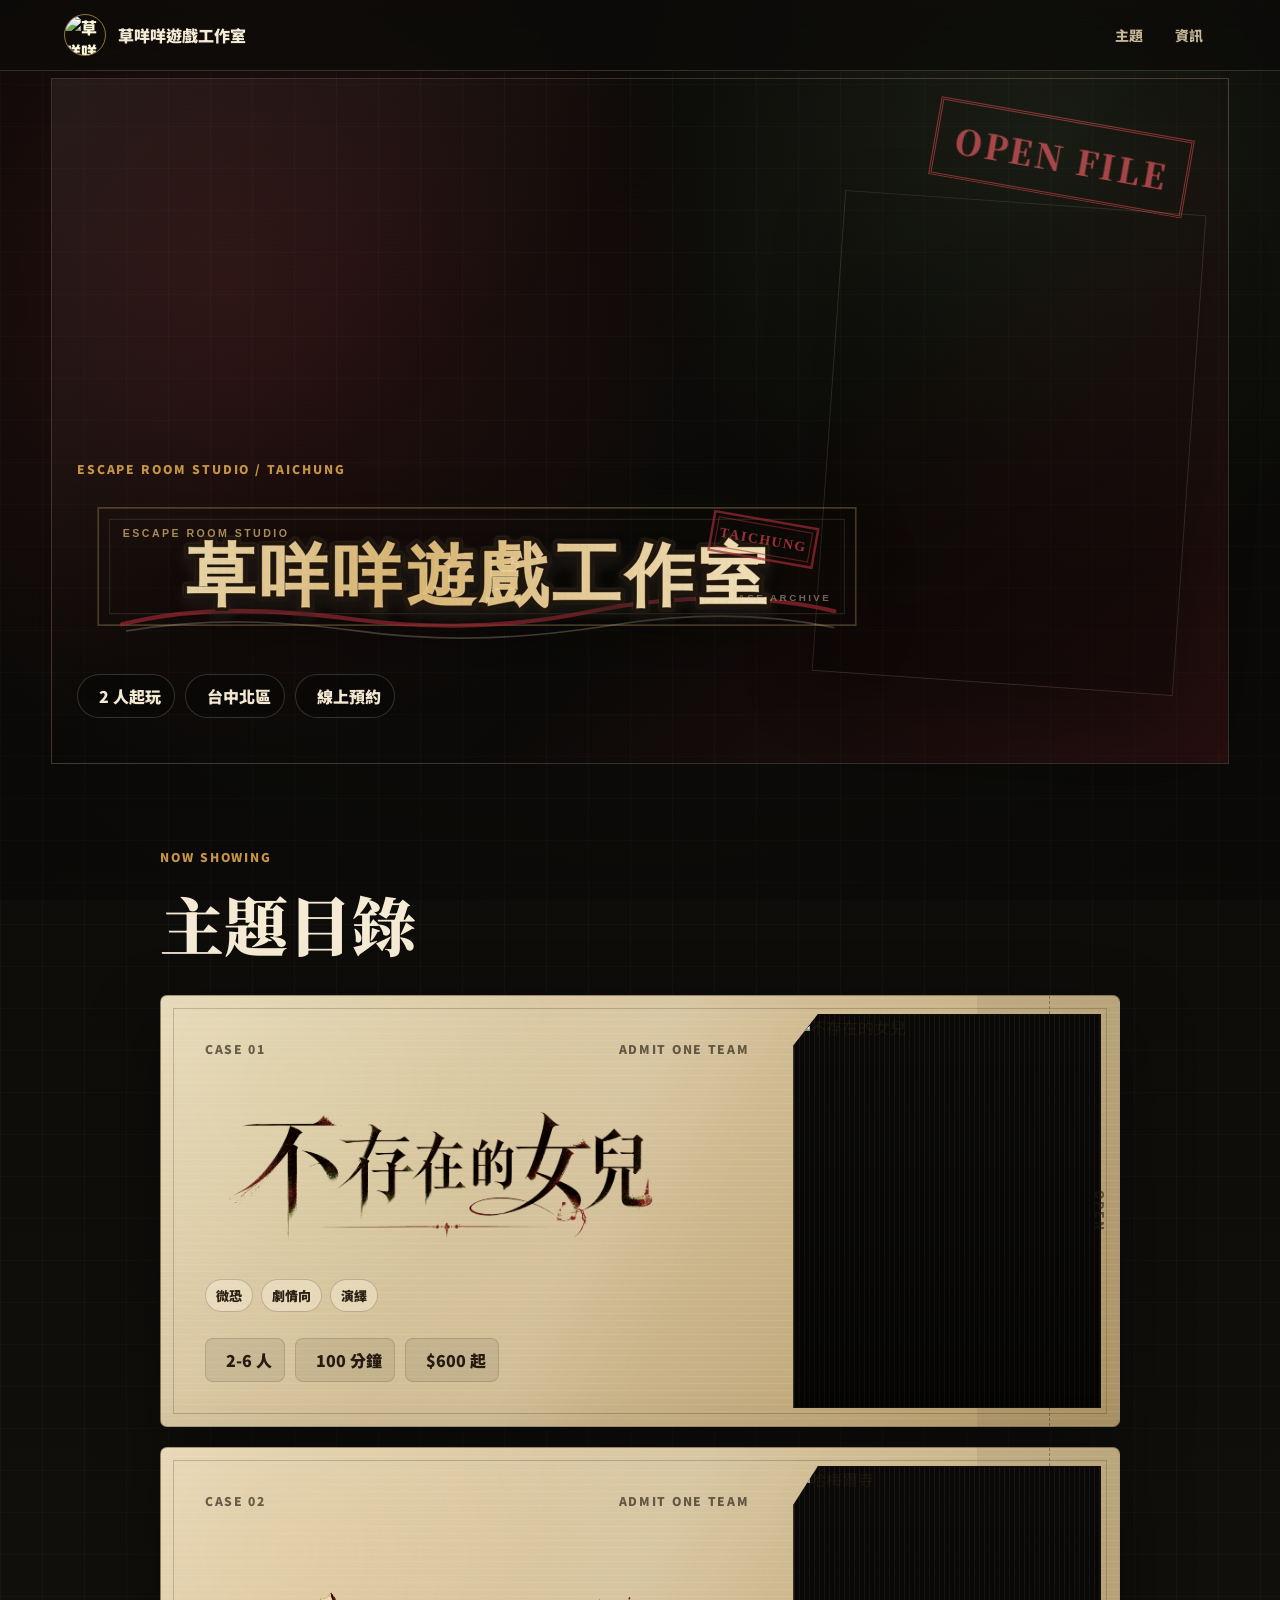
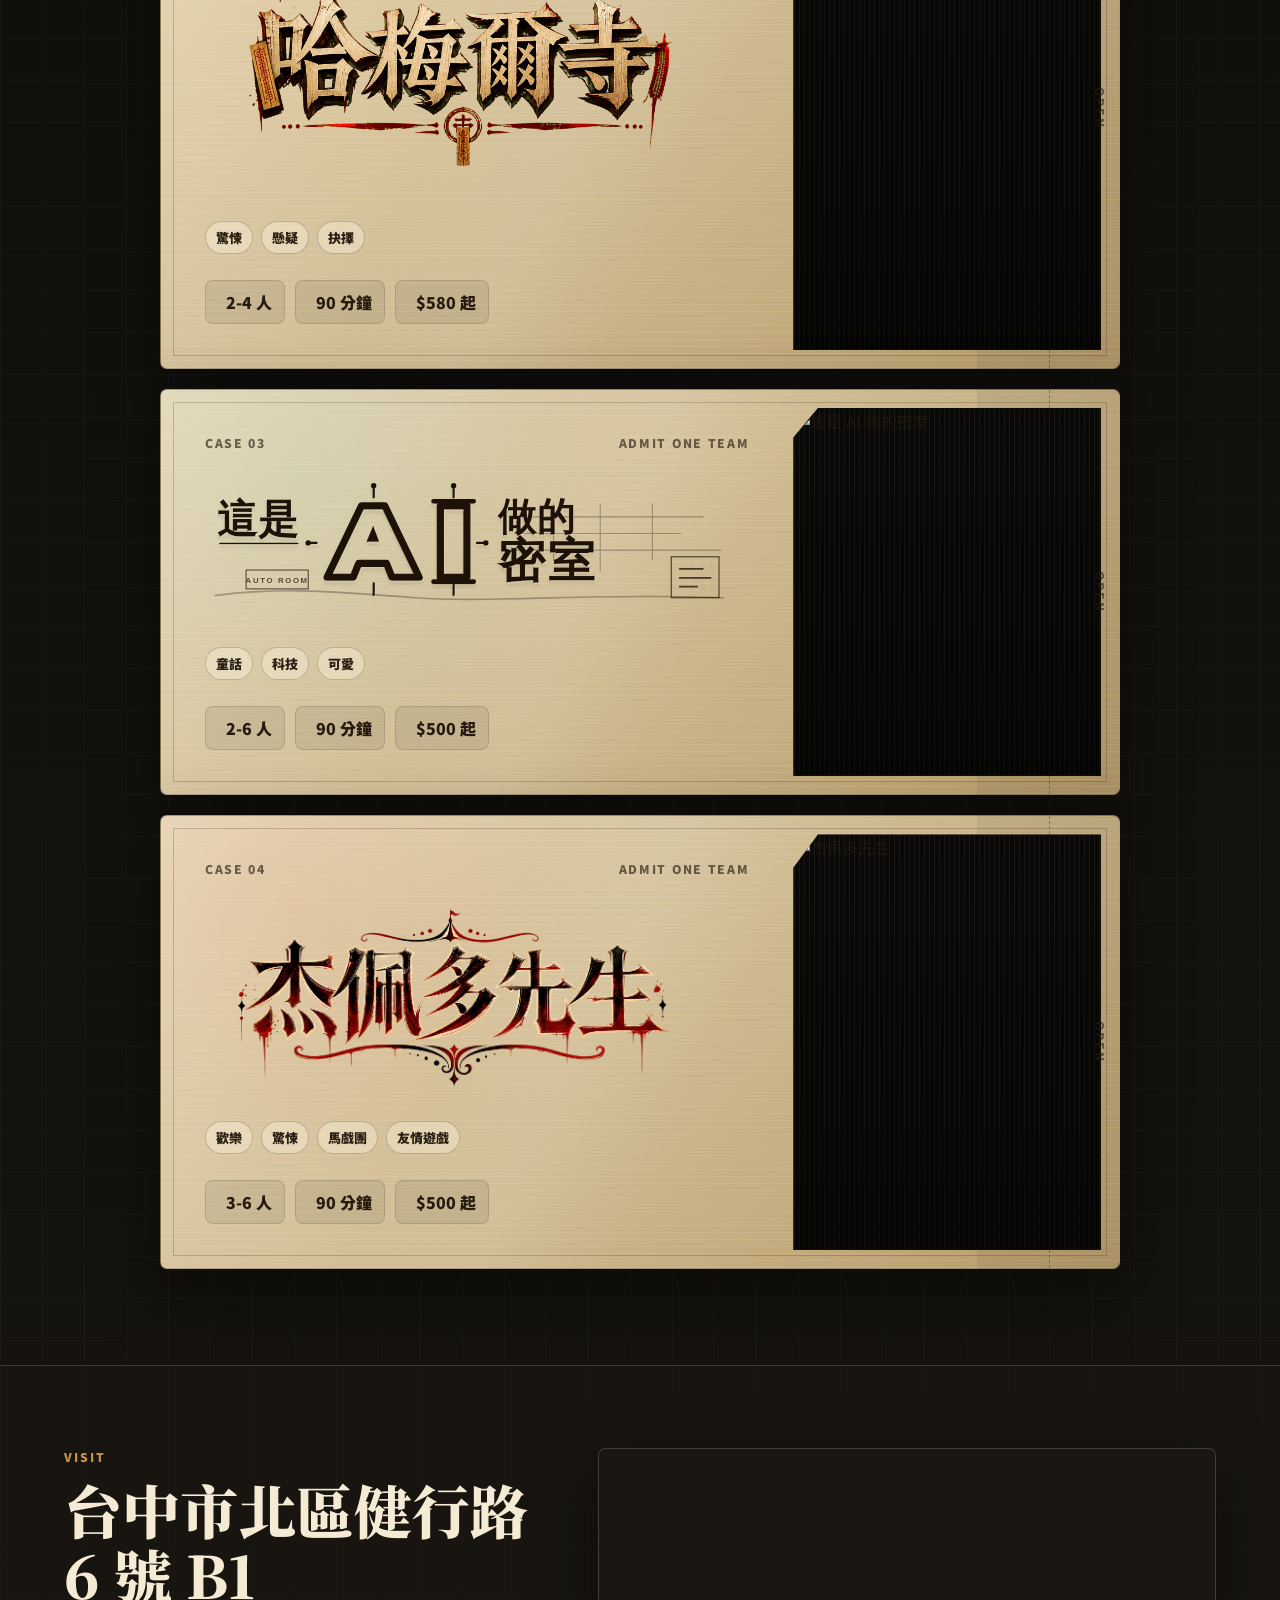
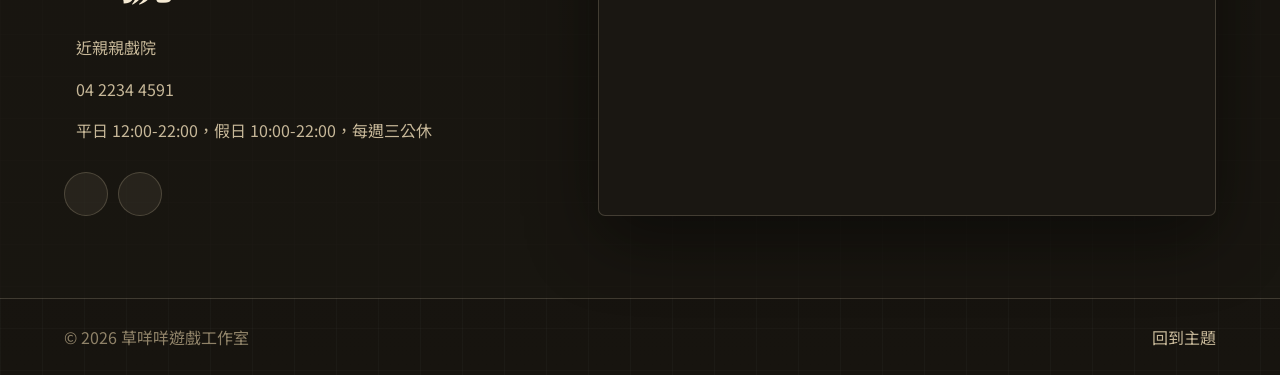
==== index.html @ 74d5fae1 "init: 草咩咩官網 + 線上預約系統 - 4 個主題介紹頁 (index + themes/*.html) - 多步驟線上預約 (booking.html / booking.js) - Goog" ====
<!DOCTYPE html>
<html lang="zh-TW">
<head>
  <!-- Google Tag Manager -->
  <script>(function(w,d,s,l,i){w[l]=w[l]||[];w[l].push({'gtm.start':
  new Date().getTime(),event:'gtm.js'});var f=d.getElementsByTagName(s)[0],
  j=d.createElement(s),dl=l!='dataLayer'?'&l='+l:'';j.async=true;j.src=
  'https://www.googletagmanager.com/gtm.js?id='+i+dl;f.parentNode.insertBefore(j,f);
  })(window,document,'script','dataLayer','GTM-TDMJ9RC9');</script>
  <!-- End Google Tag Manager -->
  <meta charset="UTF-8">
  <meta name="viewport" content="width=device-width, initial-scale=1.0">
  <title>草咩咩遊戲工作室 | 台中密室逃脫</title>
  <meta name="description" content="草咩咩遊戲工作室，台中沉浸式密室逃脫。查看主題、人數、標籤與預約入口。">
  <link rel="preconnect" href="https://fonts.googleapis.com">
  <link rel="preconnect" href="https://fonts.gstatic.com" crossorigin>
  <link href="https://fonts.googleapis.com/css2?family=Noto+Sans+TC:wght@400;500;700;900&family=Noto+Serif+TC:wght@600;700;900&display=swap" rel="stylesheet">
  <link rel="stylesheet" href="styles.css">
  <script src="https://unpkg.com/lucide@latest/dist/umd/lucide.min.js" defer></script>
  <script src="site.js" defer></script>
</head>
<body class="archive-home">
  <!-- Google Tag Manager (noscript) -->
  <noscript><iframe src="https://www.googletagmanager.com/ns.html?id=GTM-TDMJ9RC9"
  height="0" width="0" style="display:none;visibility:hidden"></iframe></noscript>
  <!-- End Google Tag Manager (noscript) -->

  <header class="site-header">
    <a class="brand" href="index.html" aria-label="回到首頁">
      <img src="https://i.ibb.co/Qj7x19LT/474636696-467764979719812-1819804518134389624-n.jpg" alt="草咩咩遊戲工作室 Logo">
      <span>草咩咩遊戲工作室</span>
    </a>
    <nav class="nav-links" aria-label="主要導覽">
      <a href="#cases">主題</a>
      <a href="#visit">資訊</a>
    </nav>
  </header>

  <main>
    <section class="archive-hero">
      <div class="archive-stamp" aria-hidden="true">OPEN FILE</div>
      <div class="archive-hero-inner reveal">
        <p class="eyebrow">Escape Room Studio / Taichung</p>
        <h1 class="sr-only">草咩咩遊戲工作室</h1>
        <img class="hero-wordmark" src="assets/wordmark.svg" alt="草咩咩遊戲工作室">
        <div class="hero-brief">
          <span><i data-lucide="users"></i>2 人起玩</span>
          <span><i data-lucide="map-pin"></i>台中北區</span>
          <span><i data-lucide="ticket"></i>線上預約</span>
        </div>
      </div>
    </section>

    <section id="cases" class="case-section">
      <div class="case-heading reveal">
        <p class="eyebrow">Now Showing</p>
        <h2>主題目錄</h2>
      </div>
      <div id="themeGrid" class="case-stack" aria-live="polite"></div>
    </section>

    <section id="visit" class="visit-section reveal">
      <div class="visit-copy">
        <p class="eyebrow">Visit</p>
        <h2>台中市北區健行路 6 號 B1</h2>
        <div class="info-list">
          <p><i data-lucide="map-pin"></i><span>近親親戲院</span></p>
          <p><i data-lucide="phone"></i><span>04 2234 4591</span></p>
          <p><i data-lucide="clock-3"></i><span>平日 12:00-22:00，假日 10:00-22:00，每週三公休</span></p>
        </div>
        <div class="socials" aria-label="社群連結">
          <a href="https://www.facebook.com/strawberrytrueescape" target="_blank" rel="noreferrer" aria-label="Facebook"><i data-lucide="facebook"></i></a>
          <a href="https://www.instagram.com/grassmiemie?igsh=MXR4emR4NGV3eHVmNw==" target="_blank" rel="noreferrer" aria-label="Instagram"><i data-lucide="instagram"></i></a>
        </div>
      </div>
      <div class="map-panel">
        <iframe title="草咩咩遊戲工作室地圖" src="https://www.google.com/maps/embed?pb=!1m18!1m12!1m3!1d3640.457850882375!2d120.6908383!3d24.1556831!2m3!1f0!2f0!3f0!3m2!1i1024!2i768!4f13.1!3m3!1m2!1s0x34693d60232f6a7d%3A0x1234567890abcdef!2z5Y-w5Lit5biC5YyX5Y2A5YGl6KGM6LevNuiZnw!5e0!3m2!1szh-TW!2stw!4v1620000000000" loading="lazy" allowfullscreen=""></iframe>
      </div>
    </section>
  </main>

  <footer class="footer">
    <span>© 2026 草咩咩遊戲工作室</span>
    <a href="#cases">回到主題</a>
  </footer>
</body>
</html>
---- styles.css ----
:root {
  --ink: #11100d;
  --ink-2: #1a1712;
  --paper: #e7d8bb;
  --paper-2: #c9b58e;
  --paper-dark: #2a251b;
  --line: rgba(231, 216, 187, 0.2);
  --line-dark: rgba(48, 37, 24, 0.28);
  --text: #f5ead3;
  --muted: #c7b899;
  --dim: #8f8268;
  --red: #9f2933;
  --red-dark: #5c1a22;
  --gold: #c79645;
  --green: #7c9864;
  --cyan: #5db8a7;
  --orange: #c65a36;
  --shadow: 0 24px 70px rgba(0, 0, 0, 0.45);
  --serif: "Noto Serif TC", serif;
  --sans: "Noto Sans TC", system-ui, -apple-system, BlinkMacSystemFont, "Segoe UI", sans-serif;
}

* {
  box-sizing: border-box;
}

html {
  scroll-behavior: smooth;
}

body {
  margin: 0;
  min-height: 100vh;
  background:
    linear-gradient(90deg, rgba(255, 255, 255, 0.025) 1px, transparent 1px),
    linear-gradient(rgba(255, 255, 255, 0.018) 1px, transparent 1px),
    radial-gradient(circle at 18% 8%, rgba(159, 41, 51, 0.24), transparent 30rem),
    radial-gradient(circle at 82% 4%, rgba(124, 152, 100, 0.16), transparent 27rem),
    linear-gradient(180deg, #0a0907 0%, var(--ink) 50%, #17140f 100%);
  background-size: 42px 42px, 42px 42px, auto, auto, auto;
  color: var(--text);
  font-family: var(--sans);
  letter-spacing: 0;
}

body::before {
  content: "";
  position: fixed;
  inset: 0;
  z-index: -1;
  pointer-events: none;
  opacity: 0.52;
  background-image:
    repeating-linear-gradient(0deg, rgba(231, 216, 187, 0.05) 0 1px, transparent 1px 4px),
    radial-gradient(circle at 50% 20%, transparent, rgba(0, 0, 0, 0.62));
  mix-blend-mode: overlay;
}

img {
  display: block;
  max-width: 100%;
}

a {
  color: inherit;
  text-decoration: none;
}

h1,
h2,
h3,
p {
  margin-top: 0;
}

.sr-only {
  position: absolute;
  width: 1px;
  height: 1px;
  padding: 0;
  margin: -1px;
  overflow: hidden;
  clip: rect(0, 0, 0, 0);
  white-space: nowrap;
  border: 0;
}

@keyframes riseIn {
  from {
    opacity: 0;
    transform: translateY(26px) scale(0.985);
  }
  to {
    opacity: 1;
    transform: translateY(0) scale(1);
  }
}

@keyframes posterFloat {
  0%, 100% {
    transform: scale(1.02) rotate(-1deg);
  }
  50% {
    transform: scale(1.055) rotate(0.6deg);
  }
}

@keyframes scanLine {
  from {
    transform: translateY(-120%);
  }
  to {
    transform: translateY(120%);
  }
}

.reveal {
  opacity: 0;
  transform: translateY(24px);
  transition: opacity 650ms ease, transform 650ms ease;
  transition-delay: var(--delay, 0ms);
}

.reveal.is-visible {
  opacity: 1;
  transform: translateY(0);
}

.site-header {
  position: fixed;
  top: 0;
  left: 0;
  right: 0;
  z-index: 30;
  display: flex;
  align-items: center;
  justify-content: space-between;
  gap: 20px;
  padding: 14px clamp(16px, 5vw, 64px);
  border-bottom: 1px solid rgba(231, 216, 187, 0.18);
  background: rgba(13, 12, 9, 0.82);
  backdrop-filter: blur(16px);
}

.brand {
  display: inline-flex;
  align-items: center;
  gap: 12px;
  min-width: 0;
  font-weight: 900;
}

.brand img {
  width: 42px;
  height: 42px;
  border: 1px solid rgba(199, 150, 69, 0.7);
  border-radius: 50%;
  object-fit: cover;
  filter: sepia(0.2) contrast(1.05);
}

.brand span {
  overflow-wrap: anywhere;
}

.nav-links {
  display: flex;
  align-items: center;
  gap: 6px;
  color: var(--muted);
  font-size: 14px;
  font-weight: 800;
}

.nav-links a {
  padding: 9px 12px;
  border: 1px solid transparent;
  border-radius: 999px;
}

.nav-links a:hover {
  border-color: var(--line);
  color: var(--text);
  background: rgba(231, 216, 187, 0.07);
}

.eyebrow {
  margin-bottom: 12px;
  color: var(--gold);
  font-size: 12px;
  font-weight: 900;
  letter-spacing: 0.16em;
  text-transform: uppercase;
}

.archive-hero {
  position: relative;
  min-height: 88vh;
  display: grid;
  place-items: end start;
  padding: 130px clamp(18px, 6vw, 80px) 74px;
  overflow: hidden;
}

.archive-hero::before {
  content: "";
  position: absolute;
  inset: 78px clamp(14px, 4vw, 56px) 28px;
  border: 1px solid rgba(231, 216, 187, 0.18);
  background:
    linear-gradient(135deg, rgba(231, 216, 187, 0.08), transparent 38%),
    linear-gradient(315deg, rgba(159, 41, 51, 0.18), transparent 42%);
  pointer-events: none;
}

.archive-hero::after {
  content: "";
  position: absolute;
  right: clamp(18px, 7vw, 108px);
  bottom: clamp(28px, 10vw, 108px);
  width: min(36vw, 360px);
  aspect-ratio: 3 / 4;
  border: 1px solid rgba(231, 216, 187, 0.22);
  background:
    linear-gradient(180deg, rgba(0, 0, 0, 0.12), rgba(0, 0, 0, 0.48)),
    url("https://i.ibb.co/rS2cfhW/unnamed.jpg") center / cover;
  filter: sepia(0.35) contrast(1.05) saturate(0.7);
  transform: rotate(4deg);
  box-shadow: var(--shadow);
  opacity: 0.58;
}

.archive-hero-inner {
  position: relative;
  z-index: 2;
  max-width: 800px;
}

.hero-wordmark {
  width: min(100%, 860px);
  height: auto;
  margin: -8px 0 22px;
  filter: drop-shadow(0 22px 32px rgba(0, 0, 0, 0.46));
}

.archive-stamp {
  position: absolute;
  top: 118px;
  right: clamp(24px, 7vw, 100px);
  z-index: 3;
  padding: 12px 18px;
  border: 3px double rgba(159, 41, 51, 0.78);
  color: rgba(211, 66, 78, 0.74);
  font-family: var(--serif);
  font-size: clamp(18px, 3vw, 34px);
  font-weight: 900;
  letter-spacing: 0.08em;
  transform: rotate(10deg);
  mix-blend-mode: screen;
}

.hero-brief {
  display: flex;
  flex-wrap: wrap;
  gap: 10px;
}

.hero-brief span {
  display: inline-flex;
  align-items: center;
  gap: 8px;
  min-height: 40px;
  padding: 9px 13px;
  border: 1px solid var(--line);
  border-radius: 999px;
  background: rgba(10, 9, 7, 0.48);
  color: var(--text);
  font-weight: 900;
}

.hero-brief svg {
  width: 17px;
  height: 17px;
  color: var(--gold);
}

.case-section {
  padding: 56px clamp(16px, 5vw, 72px) 96px;
}

.case-heading {
  max-width: 960px;
  margin: 0 auto 26px;
}

.case-heading h2 {
  margin-bottom: 0;
  font-family: var(--serif);
  font-size: clamp(34px, 7vw, 64px);
  font-weight: 900;
}

.case-stack {
  display: grid;
  grid-template-columns: 1fr;
  gap: 20px;
  max-width: 960px;
  margin: 0 auto;
}

.case-ticket {
  --accent-soft: color-mix(in srgb, var(--card-accent, var(--gold)) 22%, transparent);
  position: relative;
  isolation: isolate;
  display: grid;
  grid-template-columns: minmax(0, 1fr) minmax(190px, 34%);
  min-height: 330px;
  overflow: hidden;
  border: 1px solid rgba(36, 28, 19, 0.3);
  border-radius: 7px;
  background:
    linear-gradient(90deg, transparent calc(100% - 142px), rgba(0, 0, 0, 0.06) calc(100% - 142px)),
    repeating-linear-gradient(0deg, rgba(255, 255, 255, 0.08) 0 1px, transparent 1px 7px),
    linear-gradient(135deg, #eadbbd, #c9b387 62%, #b69b6a);
  color: #21190f;
  box-shadow: var(--shadow);
  transform-origin: center;
  transition: transform 240ms ease, box-shadow 240ms ease;
}

.case-ticket::before {
  content: "";
  position: absolute;
  inset: 12px;
  z-index: 1;
  border: 1px solid rgba(42, 32, 20, 0.22);
  pointer-events: none;
}

.case-ticket::after {
  content: "";
  position: absolute;
  inset: 0;
  z-index: 2;
  background:
    linear-gradient(115deg, transparent 0 34%, rgba(255, 255, 255, 0.2) 45%, transparent 57%),
    radial-gradient(circle at 14% 20%, var(--accent-soft), transparent 19rem);
  opacity: 0.38;
  pointer-events: none;
}

.case-ticket:hover {
  transform: translateY(-5px) rotate(-0.35deg);
  box-shadow: 0 32px 92px rgba(0, 0, 0, 0.58), 0 0 36px color-mix(in srgb, var(--card-accent, var(--gold)) 20%, transparent);
}

.ticket-main {
  position: relative;
  z-index: 3;
  display: flex;
  flex-direction: column;
  justify-content: space-between;
  gap: 26px;
  min-width: 0;
  padding: clamp(24px, 5vw, 44px);
}

.ticket-kicker {
  display: flex;
  justify-content: space-between;
  gap: 16px;
  color: rgba(33, 25, 15, 0.64);
  font-size: 12px;
  font-weight: 900;
  letter-spacing: 0.14em;
}

.ticket-title {
  margin-bottom: 0;
  width: 100%;
  max-width: 100%;
  min-width: 0;
  line-height: 0;
}

.ticket-title-art {
  display: block;
  width: min(100%, 820px);
  height: auto;
  max-height: 170px;
  object-fit: contain;
  object-position: left center;
  filter: contrast(1.04);
}

.signal .ticket-title-art {
  width: min(100%, 900px);
  max-height: 188px;
}

.temple .ticket-title-art {
  width: min(138%, 1120px);
  max-width: none;
  max-height: 260px;
  margin-left: 18px;
}

.circus .ticket-title-art {
  width: min(108%, 920px);
  max-width: none;
  max-height: 192px;
  margin-left: 2px;
}

.tag-list {
  display: flex;
  flex-wrap: wrap;
  gap: 8px;
}

.tag {
  display: inline-flex;
  align-items: center;
  min-height: 30px;
  padding: 6px 10px;
  border: 1px solid rgba(33, 25, 15, 0.22);
  border-radius: 999px;
  background: rgba(255, 247, 225, 0.38);
  color: #2b2115;
  font-size: 13px;
  font-weight: 900;
}

.ticket-facts {
  display: flex;
  flex-wrap: wrap;
  gap: 10px;
}

.ticket-facts span {
  display: inline-flex;
  align-items: center;
  gap: 8px;
  min-height: 40px;
  padding: 9px 12px;
  border: 1px solid rgba(33, 25, 15, 0.14);
  border-radius: 8px;
  background: rgba(33, 25, 15, 0.08);
  color: #251b10;
  font-weight: 900;
}

.ticket-facts svg,
.ticket-stub svg {
  width: 17px;
  height: 17px;
}

.ticket-poster {
  position: relative;
  z-index: 3;
  margin: 18px 18px 18px 0;
  overflow: hidden;
  border: 1px solid rgba(33, 25, 15, 0.28);
  background: #0a0907;
  clip-path: polygon(8% 0, 100% 0, 100% 100%, 0 100%, 0 8%);
}

.ticket-poster::after {
  content: "";
  position: absolute;
  inset: 0;
  background:
    linear-gradient(180deg, rgba(0, 0, 0, 0), rgba(0, 0, 0, 0.46)),
    repeating-linear-gradient(90deg, rgba(255, 255, 255, 0.06) 0 1px, transparent 1px 5px);
  pointer-events: none;
}

.ticket-poster img {
  width: 100%;
  height: 100%;
  object-fit: cover;
  filter: sepia(0.18) contrast(1.06) saturate(0.86);
  transition: transform 480ms ease, filter 480ms ease;
}

.case-ticket:hover .ticket-poster img {
  transform: scale(1.06);
  filter: sepia(0.08) contrast(1.1) saturate(1.02);
}

.ticket-stub {
  position: absolute;
  top: 0;
  right: 0;
  z-index: 4;
  display: grid;
  place-items: center;
  gap: 10px;
  width: 70px;
  height: 100%;
  border-left: 1px dashed rgba(33, 25, 15, 0.35);
  color: rgba(33, 25, 15, 0.58);
  font-size: 12px;
  font-weight: 900;
  letter-spacing: 0.18em;
  writing-mode: vertical-rl;
}

.ticket-stub svg {
  color: #21190f;
}

.memory {
  --card-accent: var(--green);
}

.temple {
  --card-accent: var(--gold);
}

.signal {
  --card-accent: var(--cyan);
}

.circus {
  --card-accent: var(--orange);
}

.visit-section {
  display: grid;
  grid-template-columns: minmax(0, 0.9fr) minmax(320px, 1.1fr);
  gap: 28px;
  padding: 82px clamp(16px, 5vw, 72px);
  border-top: 1px solid var(--line);
  background: rgba(26, 23, 18, 0.7);
}

.visit-copy {
  align-self: center;
}

.visit-copy h2 {
  margin-bottom: 0;
  font-family: var(--serif);
  font-size: clamp(32px, 5vw, 58px);
  line-height: 1.12;
  font-weight: 900;
}

.info-list {
  display: grid;
  gap: 16px;
  margin: 28px 0;
  color: var(--muted);
}

.info-list p {
  display: flex;
  align-items: flex-start;
  gap: 12px;
  margin: 0;
  line-height: 1.6;
}

.info-list svg {
  flex: 0 0 auto;
  width: 21px;
  height: 21px;
  color: var(--gold);
}

.socials {
  display: flex;
  flex-wrap: wrap;
  gap: 10px;
}

.socials a {
  display: inline-flex;
  align-items: center;
  justify-content: center;
  width: 44px;
  height: 44px;
  border: 1px solid var(--line);
  border-radius: 50%;
  background: rgba(231, 216, 187, 0.07);
}

.socials a:hover {
  background: rgba(199, 150, 69, 0.18);
}

.map-panel {
  min-height: 330px;
  overflow: hidden;
  border: 1px solid var(--line);
  border-radius: 7px;
  background: var(--ink-2);
  box-shadow: var(--shadow);
}

.map-panel iframe {
  width: 100%;
  height: 100%;
  min-height: 330px;
  border: 0;
  filter: grayscale(0.82) sepia(0.28) contrast(0.9);
}

.footer {
  display: flex;
  justify-content: space-between;
  gap: 18px;
  padding: 26px clamp(16px, 5vw, 72px);
  border-top: 1px solid var(--line);
  color: var(--dim);
}

.footer a {
  color: var(--muted);
}

.detail-shell {
  min-height: 100vh;
  padding: 118px clamp(16px, 5vw, 72px) 58px;
}

.dossier-layout {
  position: relative;
  display: grid;
  grid-template-columns: minmax(300px, 0.9fr) minmax(0, 1.1fr);
  gap: 28px;
  max-width: 1180px;
  margin: 0 auto;
  align-items: stretch;
}

.back-link {
  position: absolute;
  top: -52px;
  left: 0;
  display: inline-flex;
  align-items: center;
  gap: 8px;
  color: var(--muted);
  font-weight: 900;
}

.back-link:hover {
  color: var(--text);
}

.back-link svg {
  width: 18px;
  height: 18px;
}

.dossier-poster {
  position: relative;
  min-height: calc(100vh - 176px);
  overflow: hidden;
  border: 1px solid rgba(231, 216, 187, 0.22);
  border-radius: 7px;
  background: #080706;
  box-shadow: var(--shadow);
}

.dossier-poster::before {
  content: "";
  position: absolute;
  inset: 12px;
  z-index: 2;
  border: 1px solid rgba(231, 216, 187, 0.22);
  pointer-events: none;
}

.dossier-poster::after {
  content: "";
  position: absolute;
  inset: 0;
  z-index: 3;
  background:
    linear-gradient(180deg, rgba(0, 0, 0, 0), rgba(0, 0, 0, 0.58)),
    repeating-linear-gradient(0deg, rgba(255, 255, 255, 0.06) 0 1px, transparent 1px 6px);
  pointer-events: none;
}

.dossier-poster img {
  width: 100%;
  height: 100%;
  object-fit: cover;
  filter: sepia(0.18) contrast(1.06);
  animation: posterFloat 12s ease-in-out infinite;
}

.poster-label {
  position: absolute;
  top: 26px;
  left: 26px;
  z-index: 4;
  padding: 8px 12px;
  border: 1px solid rgba(231, 216, 187, 0.32);
  background: rgba(10, 9, 7, 0.46);
  color: var(--paper);
  font-size: 12px;
  font-weight: 900;
  letter-spacing: 0.16em;
}

.dossier-content {
  position: relative;
  display: flex;
  flex-direction: column;
  justify-content: center;
  gap: 22px;
  padding: clamp(24px, 5vw, 46px);
  border: 1px solid var(--line-dark);
  border-radius: 7px;
  background:
    linear-gradient(90deg, rgba(33, 25, 15, 0.04) 1px, transparent 1px),
    linear-gradient(rgba(33, 25, 15, 0.04) 1px, transparent 1px),
    linear-gradient(135deg, #eadbbd, #ceb88d 70%, #b79d6f);
  background-size: 28px 28px, 28px 28px, auto;
  color: #21190f;
  box-shadow: var(--shadow);
}

.dossier-content::before {
  content: "";
  position: absolute;
  top: 24px;
  right: 24px;
  width: 98px;
  height: 98px;
  border: 3px double rgba(159, 41, 51, 0.55);
  border-radius: 50%;
  transform: rotate(12deg);
  opacity: 0.72;
}

.dossier-content .eyebrow {
  color: var(--red);
}

.dossier-content h1 {
  margin-bottom: 0;
  max-width: 720px;
  font-family: var(--serif);
  font-size: clamp(44px, 7vw, 84px);
  line-height: 1.02;
  font-weight: 900;
}

.dossier-title {
  width: 100%;
  line-height: 0;
}

.dossier-title-art {
  display: block;
  width: min(100%, 720px);
  height: auto;
  max-height: 210px;
  object-fit: contain;
  object-position: left center;
}

.dossier-layout.signal .dossier-title-art {
  width: min(100%, 760px);
  max-height: 230px;
}

.dossier-layout.temple .dossier-title-art {
  width: min(112%, 800px);
  max-width: none;
  max-height: 245px;
  margin-left: -8px;
}

.dossier-layout.circus .dossier-title-art {
  width: min(106%, 760px);
  max-width: none;
  max-height: 220px;
  margin-left: -4px;
}

.dossier-content .story {
  margin: 0;
  color: #3a2d1d;
  font-size: clamp(17px, 2vw, 20px);
  line-height: 1.9;
}

.theme-note {
  display: flex;
  align-items: center;
  gap: 10px;
  margin: 0;
  padding: 12px 14px;
  border: 1px solid rgba(159, 41, 51, 0.28);
  border-radius: 7px;
  background: rgba(159, 41, 51, 0.08);
  color: var(--red-dark);
  font-weight: 900;
}

.theme-note svg {
  flex: 0 0 auto;
  width: 19px;
  height: 19px;
}

.booking-panel {
  display: grid;
  grid-template-columns: repeat(2, minmax(0, 1fr));
  gap: 12px;
}

.booking-stat,
.price-list {
  border: 1px solid rgba(33, 25, 15, 0.16);
  border-radius: 7px;
  background: rgba(255, 248, 230, 0.28);
}

.booking-stat {
  display: grid;
  gap: 8px;
  padding: 16px;
}

.booking-stat svg {
  width: 21px;
  height: 21px;
  color: var(--red);
}

.booking-stat span {
  color: rgba(33, 25, 15, 0.58);
  font-size: 13px;
  font-weight: 900;
}

.booking-stat strong {
  font-size: 22px;
}

.price-list {
  grid-column: 1 / -1;
  overflow: hidden;
}

.price-row {
  display: flex;
  justify-content: space-between;
  gap: 14px;
  padding: 14px 16px;
  border-bottom: 1px dashed rgba(33, 25, 15, 0.18);
}

.price-row:last-child {
  border-bottom: 0;
}

.price-row span {
  color: rgba(33, 25, 15, 0.64);
  font-weight: 900;
}

.price-row strong {
  color: #21190f;
}

.button {
  display: inline-flex;
  align-items: center;
  justify-content: center;
  gap: 10px;
  min-height: 48px;
  padding: 12px 18px;
  border: 1px solid transparent;
  border-radius: 7px;
  font-weight: 900;
  transition: transform 180ms ease, background 180ms ease, border-color 180ms ease;
}

.button:hover {
  transform: translateY(-2px);
}

.button svg {
  width: 19px;
  height: 19px;
}

.button.primary {
  background: #21190f;
  color: var(--paper);
  box-shadow: 0 14px 30px rgba(33, 25, 15, 0.28);
}

.button.primary:hover {
  background: #352616;
}

.button.ghost {
  border-color: var(--line);
  background: rgba(231, 216, 187, 0.06);
}

.booking-button {
  grid-column: 1 / -1;
}

.booking-shell {
  width: min(100%, 1180px);
  min-height: calc(100vh - 84px);
  margin: 0 auto;
  padding: 128px clamp(14px, 4vw, 34px) 58px;
}

.booking-header {
  display: grid;
  grid-template-columns: minmax(0, 1fr) minmax(240px, 0.42fr);
  gap: 28px;
  align-items: end;
  margin-bottom: 24px;
}

.booking-header h1 {
  margin: 0;
  color: #fff5dc;
  font-size: clamp(42px, 7vw, 84px);
  line-height: 0.95;
  font-weight: 900;
}

.booking-sub {
  align-self: end;
  margin: 0 0 6px;
  color: rgba(245, 234, 211, 0.74);
  font-size: 16px;
  line-height: 1.75;
}

.step-bar {
  display: grid;
  grid-template-columns: repeat(5, minmax(0, 1fr));
  gap: 8px;
  margin: 0 0 14px;
  padding: 0;
  list-style: none;
}

.step-bar li {
  position: relative;
  display: flex;
  align-items: center;
  gap: 9px;
  min-width: 0;
  min-height: 48px;
  padding: 10px 12px;
  border: 1px solid rgba(231, 216, 187, 0.14);
  border-radius: 7px;
  background: rgba(9, 8, 7, 0.58);
  color: rgba(245, 234, 211, 0.58);
  font-size: 14px;
  font-weight: 900;
}

.step-bar li span {
  display: inline-grid;
  flex: 0 0 auto;
  place-items: center;
  width: 26px;
  height: 26px;
  border: 1px solid rgba(231, 216, 187, 0.18);
  border-radius: 50%;
  color: var(--muted);
  font-size: 12px;
}

.step-bar li.active {
  border-color: rgba(199, 150, 69, 0.62);
  background: linear-gradient(135deg, rgba(199, 150, 69, 0.22), rgba(159, 41, 51, 0.16));
  color: #fff4d8;
}

.step-bar li.active span,
.step-bar li.done span {
  border-color: transparent;
  background: var(--gold);
  color: #16110b;
}

.step-bar li.done {
  color: rgba(245, 234, 211, 0.78);
}

.booking-stage {
  position: relative;
  overflow: hidden;
  display: grid;
  gap: 22px;
  min-height: 520px;
  padding: clamp(20px, 3vw, 34px);
  border: 1px solid rgba(231, 216, 187, 0.18);
  border-radius: 8px;
  background:
    linear-gradient(120deg, rgba(231, 216, 187, 0.095), rgba(231, 216, 187, 0.025) 38%, rgba(159, 41, 51, 0.08)),
    rgba(12, 10, 8, 0.86);
  box-shadow: var(--shadow);
}

.booking-stage::before {
  content: "";
  position: absolute;
  inset: 0;
  pointer-events: none;
  border: 1px solid rgba(199, 150, 69, 0.12);
  background:
    linear-gradient(90deg, rgba(231, 216, 187, 0.035) 1px, transparent 1px),
    linear-gradient(rgba(231, 216, 187, 0.026) 1px, transparent 1px);
  background-size: 56px 56px;
  mask-image: linear-gradient(180deg, rgba(0, 0, 0, 0.95), transparent 82%);
}

.booking-stage > * {
  position: relative;
  z-index: 1;
}

.step-title {
  margin: 0;
  color: #fff5dc;
  font-size: clamp(30px, 4vw, 48px);
  line-height: 1.08;
  font-weight: 900;
}

.bk-lead,
.bk-hint {
  margin: 0;
  color: rgba(245, 234, 211, 0.68);
  line-height: 1.8;
}

.bk-current {
  display: flex;
  flex-wrap: wrap;
  align-items: center;
  gap: 10px;
  width: fit-content;
  max-width: 100%;
  margin: 0;
  padding: 10px 12px;
  border: 1px solid rgba(199, 150, 69, 0.26);
  border-radius: 7px;
  background: rgba(199, 150, 69, 0.1);
  color: rgba(245, 234, 211, 0.74);
  font-weight: 800;
}

.bk-current span {
  color: var(--gold);
  font-size: 13px;
  font-weight: 900;
}

.bk-current strong {
  color: #fff3d4;
}

.bk-theme-grid {
  display: grid;
  grid-template-columns: repeat(2, minmax(0, 1fr));
  gap: 14px;
}

.bk-theme {
  display: grid;
  grid-template-columns: 150px minmax(0, 1fr);
  gap: 16px;
  min-height: 168px;
  padding: 12px;
  border: 1px solid rgba(231, 216, 187, 0.16);
  border-radius: 8px;
  background: rgba(255, 248, 230, 0.055);
  color: var(--text);
  text-align: left;
  cursor: pointer;
  transition: transform 180ms ease, border-color 180ms ease, background 180ms ease;
}

.bk-theme:hover,
.bk-theme.selected {
  border-color: rgba(199, 150, 69, 0.62);
  background: rgba(199, 150, 69, 0.14);
  transform: translateY(-2px);
}

.bk-theme figure {
  overflow: hidden;
  margin: 0;
  border-radius: 7px;
  background: #120f0a;
}

.bk-theme img {
  width: 100%;
  height: 100%;
  min-height: 144px;
  object-fit: cover;
  filter: saturate(0.92) contrast(1.08);
}

.bk-theme-body {
  display: grid;
  align-content: center;
  gap: 12px;
  min-width: 0;
}

.bk-theme h3 {
  margin: 0;
  color: #fff5dc;
  font-size: 22px;
}

.booking-stage .tag {
  border-color: rgba(231, 216, 187, 0.18);
  background: rgba(231, 216, 187, 0.09);
  color: rgba(245, 234, 211, 0.84);
}

.bk-meta {
  display: flex;
  flex-wrap: wrap;
  gap: 8px;
}

.bk-meta span {
  display: inline-flex;
  align-items: center;
  gap: 6px;
  min-height: 30px;
  padding: 6px 9px;
  border: 1px solid rgba(231, 216, 187, 0.13);
  border-radius: 7px;
  color: rgba(245, 234, 211, 0.78);
  font-size: 13px;
  font-weight: 800;
}

.bk-meta svg {
  width: 15px;
  height: 15px;
  color: var(--gold);
}

.bk-grid-2,
.bk-form {
  display: grid;
  grid-template-columns: repeat(2, minmax(0, 1fr));
  gap: 16px;
}

.bk-field {
  display: grid;
  align-content: start;
  gap: 10px;
  min-width: 0;
}

.bk-field.full {
  grid-column: 1 / -1;
}

.bk-field > span {
  color: rgba(245, 234, 211, 0.82);
  font-size: 14px;
  font-weight: 900;
}

.bk-field i {
  color: var(--gold);
  font-style: normal;
}

.bk-field input,
.bk-field textarea {
  width: 100%;
  min-height: 54px;
  padding: 13px 14px;
  border: 1px solid rgba(231, 216, 187, 0.22);
  border-radius: 7px;
  background: rgba(5, 5, 4, 0.62);
  color: #fff4dc;
  font: inherit;
  font-weight: 700;
  outline: 0;
}

.bk-field input[type="date"] {
  color-scheme: dark;
  cursor: pointer;
}

.bk-field input[type="date"]::-webkit-calendar-picker-indicator {
  cursor: pointer;
  filter: invert(0.85) sepia(0.4) saturate(2) hue-rotate(-10deg);
  opacity: 0.95;
  padding: 4px;
}

.bk-field textarea {
  min-height: 118px;
  resize: vertical;
  line-height: 1.6;
}

.bk-field input:focus,
.bk-field textarea:focus {
  border-color: rgba(199, 150, 69, 0.78);
  box-shadow: 0 0 0 3px rgba(199, 150, 69, 0.15);
}

.people-pills,
.slot-grid {
  display: grid;
  grid-template-columns: repeat(auto-fit, minmax(88px, 1fr));
  gap: 10px;
}

.people-pill,
.slot-pill {
  min-height: 54px;
  border: 1px solid rgba(231, 216, 187, 0.18);
  border-radius: 7px;
  background: rgba(231, 216, 187, 0.07);
  color: rgba(245, 234, 211, 0.8);
  font: inherit;
  font-weight: 900;
  cursor: pointer;
  transition: background 160ms ease, border-color 160ms ease, transform 160ms ease;
}

.people-pill:hover,
.slot-pill:hover {
  transform: translateY(-2px);
  border-color: rgba(199, 150, 69, 0.58);
}

.people-pill.selected,
.slot-pill.selected {
  border-color: var(--gold);
  background: #c79645;
  color: #15100b;
}

.slot-pill {
  display: grid;
  place-items: center;
  gap: 2px;
  min-height: 76px;
}

.slot-pill strong {
  font-size: 22px;
}

.slot-pill span {
  font-size: 12px;
}

.slot-pill.taken {
  cursor: not-allowed;
  border-color: rgba(231, 216, 187, 0.08);
  background: rgba(255, 255, 255, 0.035);
  color: rgba(245, 234, 211, 0.34);
  text-decoration: line-through;
}

.bk-price-card,
.bk-summary {
  overflow: hidden;
  border: 1px solid rgba(231, 216, 187, 0.18);
  border-radius: 8px;
  background: rgba(255, 248, 230, 0.065);
}

.bk-price-title {
  display: flex;
  align-items: center;
  gap: 8px;
  padding: 15px 16px;
  border-bottom: 1px solid rgba(231, 216, 187, 0.13);
  color: var(--gold);
  font-weight: 900;
}

.bk-price-title svg {
  width: 18px;
  height: 18px;
}

.bk-price-card .price-row,
.bk-summary .sum-row {
  display: flex;
  justify-content: space-between;
  gap: 18px;
  padding: 15px 16px;
  border-bottom: 1px dashed rgba(231, 216, 187, 0.15);
}

.bk-price-card .price-row:last-child,
.bk-summary .sum-row:last-child {
  border-bottom: 0;
}

.bk-price-card .price-row span,
.bk-summary .sum-row span {
  color: rgba(245, 234, 211, 0.58);
  font-weight: 900;
}

.bk-price-card .price-row strong,
.bk-summary .sum-row strong {
  color: #fff2d2;
  text-align: right;
}

.bk-price-card .theme-note {
  margin: 14px 16px 16px;
  border-color: rgba(199, 150, 69, 0.32);
  background: rgba(199, 150, 69, 0.12);
  color: #f8d695;
}

.bk-note {
  display: flex;
  align-items: center;
  gap: 10px;
  margin: 0;
  padding: 12px 14px;
  border: 1px solid rgba(93, 184, 167, 0.28);
  border-radius: 7px;
  background: rgba(93, 184, 167, 0.1);
  color: #9de7da;
  font-weight: 900;
}

.bk-note.error {
  border-color: rgba(159, 41, 51, 0.56);
  background: rgba(159, 41, 51, 0.16);
  color: #ffc2bd;
}

.bk-note svg {
  width: 18px;
  height: 18px;
  flex: 0 0 auto;
}

.bk-actions {
  display: flex;
  align-items: center;
  justify-content: space-between;
  gap: 12px;
  margin-top: 4px;
}

.bk-actions.center {
  justify-content: center;
}

.button:disabled,
.button[disabled] {
  cursor: not-allowed;
  opacity: 0.42;
  transform: none;
  box-shadow: none;
}

.booking-stage .button.primary {
  background: #c79645;
  color: #15100b;
}

.booking-stage .button.primary:hover {
  background: #d9ac5f;
}

.booking-stage .button.ghost {
  border-color: rgba(231, 216, 187, 0.22);
  background: rgba(231, 216, 187, 0.055);
  color: #fff1d2;
}

.bk-done {
  display: grid;
  justify-items: center;
  gap: 18px;
  max-width: 720px;
  margin: auto;
  text-align: center;
}

.bk-done > svg {
  width: 58px;
  height: 58px;
  color: var(--gold);
}

.bk-done h2 {
  margin: 0;
  color: #fff5dc;
  font-size: clamp(34px, 5vw, 56px);
}

.bk-done p {
  margin: 0;
  color: rgba(245, 234, 211, 0.72);
}

.detail-empty {
  max-width: 720px;
  margin: 20vh auto;
  text-align: center;
}

@media (max-width: 920px) {
  .booking-header {
    grid-template-columns: 1fr;
    gap: 12px;
  }

  .booking-sub {
    max-width: 680px;
  }

  .bk-theme-grid {
    grid-template-columns: 1fr;
  }

  .bk-theme {
    grid-template-columns: 132px minmax(0, 1fr);
  }

  .archive-hero {
    min-height: 78vh;
    padding-top: 116px;
  }

  .archive-hero::after {
    right: 18px;
    bottom: 34px;
    width: min(52vw, 300px);
    opacity: 0.3;
  }

  .archive-stamp {
    top: 106px;
    right: 22px;
  }

  .case-ticket,
  .visit-section,
  .dossier-layout {
    grid-template-columns: 1fr;
  }

  .case-ticket {
    min-height: 0;
  }

  .ticket-poster {
    order: -1;
    margin: 14px 14px 0;
    aspect-ratio: 16 / 9;
  }

  .ticket-stub {
    top: 14px;
    right: 14px;
    width: 48px;
    height: 96px;
    border-left: 1px solid rgba(33, 25, 15, 0.16);
    border-radius: 999px;
    background: rgba(234, 219, 189, 0.68);
  }

  .dossier-poster {
    min-height: 0;
    aspect-ratio: 4 / 5;
  }
}

@media (max-width: 640px) {
  .booking-shell {
    padding: 104px 14px 38px;
  }

  .booking-header {
    margin-bottom: 18px;
  }

  .booking-header h1 {
    font-size: 42px;
  }

  .step-bar {
    grid-template-columns: repeat(5, minmax(118px, 1fr));
    overflow-x: auto;
    padding-bottom: 6px;
  }

  .step-bar li {
    white-space: nowrap;
  }

  .booking-stage {
    min-height: 0;
    padding: 18px;
  }

  .step-title {
    font-size: 31px;
  }

  .bk-theme,
  .bk-grid-2,
  .bk-form {
    grid-template-columns: 1fr;
  }

  .bk-theme figure {
    aspect-ratio: 16 / 9;
  }

  .bk-theme img {
    min-height: 0;
  }

  .bk-current,
  .bk-price-card .price-row,
  .bk-summary .sum-row,
  .bk-actions {
    display: grid;
    width: 100%;
  }

  .bk-price-card .price-row strong,
  .bk-summary .sum-row strong {
    text-align: left;
  }

  .bk-actions .button {
    width: 100%;
  }

  .site-header {
    align-items: flex-start;
    padding: 12px 14px;
  }

  .brand {
    max-width: 68%;
  }

  .brand img {
    width: 36px;
    height: 36px;
  }

  .brand span {
    font-size: 15px;
    line-height: 1.25;
  }

  .nav-links {
    gap: 2px;
    font-size: 13px;
  }

  .nav-links a {
    padding: 8px 7px;
  }

  .archive-hero {
    min-height: 68vh;
    padding: 112px 16px 46px;
  }

  .archive-hero::before {
    inset: 82px 12px 18px;
  }

  .archive-hero::after {
    display: none;
  }

  .hero-wordmark {
    width: min(100%, 720px);
    margin: -4px 0 18px;
  }

  .archive-stamp {
    top: auto;
    right: 20px;
    bottom: 22px;
    font-size: 18px;
    opacity: 0.72;
  }

  .hero-brief {
    display: grid;
    grid-template-columns: 1fr;
  }

  .case-section,
  .visit-section {
    padding-left: 14px;
    padding-right: 14px;
  }

  .case-heading h2,
  .visit-copy h2 {
    font-size: 38px;
  }

  .case-stack {
    gap: 16px;
  }

  .ticket-main {
    padding: 20px;
    gap: 18px;
  }

  .ticket-kicker {
    display: grid;
    gap: 6px;
  }

  .ticket-title-art {
    max-height: 116px;
  }

  .signal .ticket-title-art {
    max-height: 138px;
  }

  .temple .ticket-title-art {
    width: min(132%, 860px);
    max-height: 178px;
    margin-left: 10px;
  }

  .circus .ticket-title-art {
    width: min(108%, 720px);
    max-height: 136px;
    margin-left: 0;
  }

  .ticket-facts {
    display: grid;
    grid-template-columns: 1fr;
  }

  .ticket-poster {
    aspect-ratio: 16 / 10;
  }

  .detail-shell {
    padding: 108px 14px 42px;
  }

  .back-link {
    position: static;
    margin-bottom: 14px;
  }

  .dossier-content {
    padding: 22px;
  }

  .dossier-content::before {
    width: 78px;
    height: 78px;
    opacity: 0.45;
  }

  .dossier-content h1 {
    font-size: 44px;
  }

  .dossier-title-art {
    max-height: 150px;
  }

  .dossier-layout.signal .dossier-title-art,
  .dossier-layout.temple .dossier-title-art,
  .dossier-layout.circus .dossier-title-art {
    width: 100%;
    max-height: 160px;
    margin-left: 0;
  }

  .booking-panel {
    grid-template-columns: 1fr;
  }

  .footer {
    flex-direction: column;
  }
}
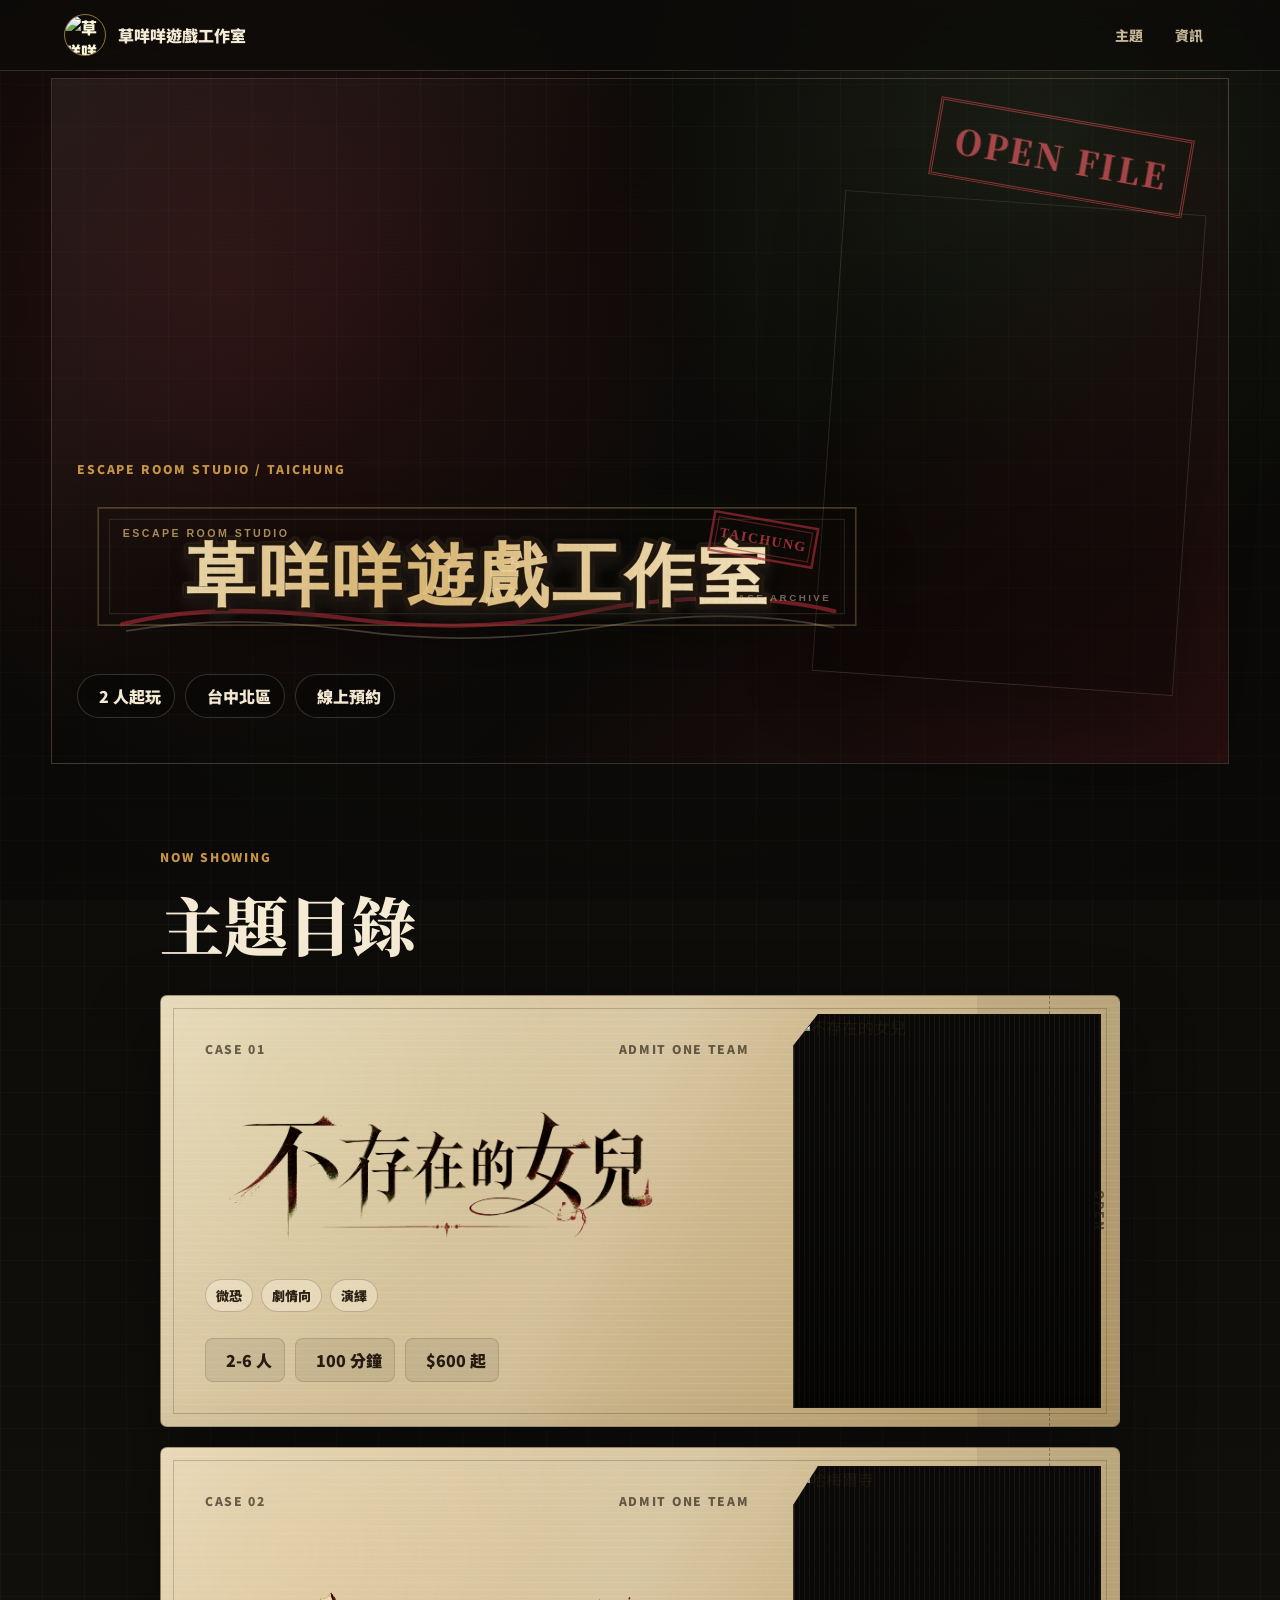
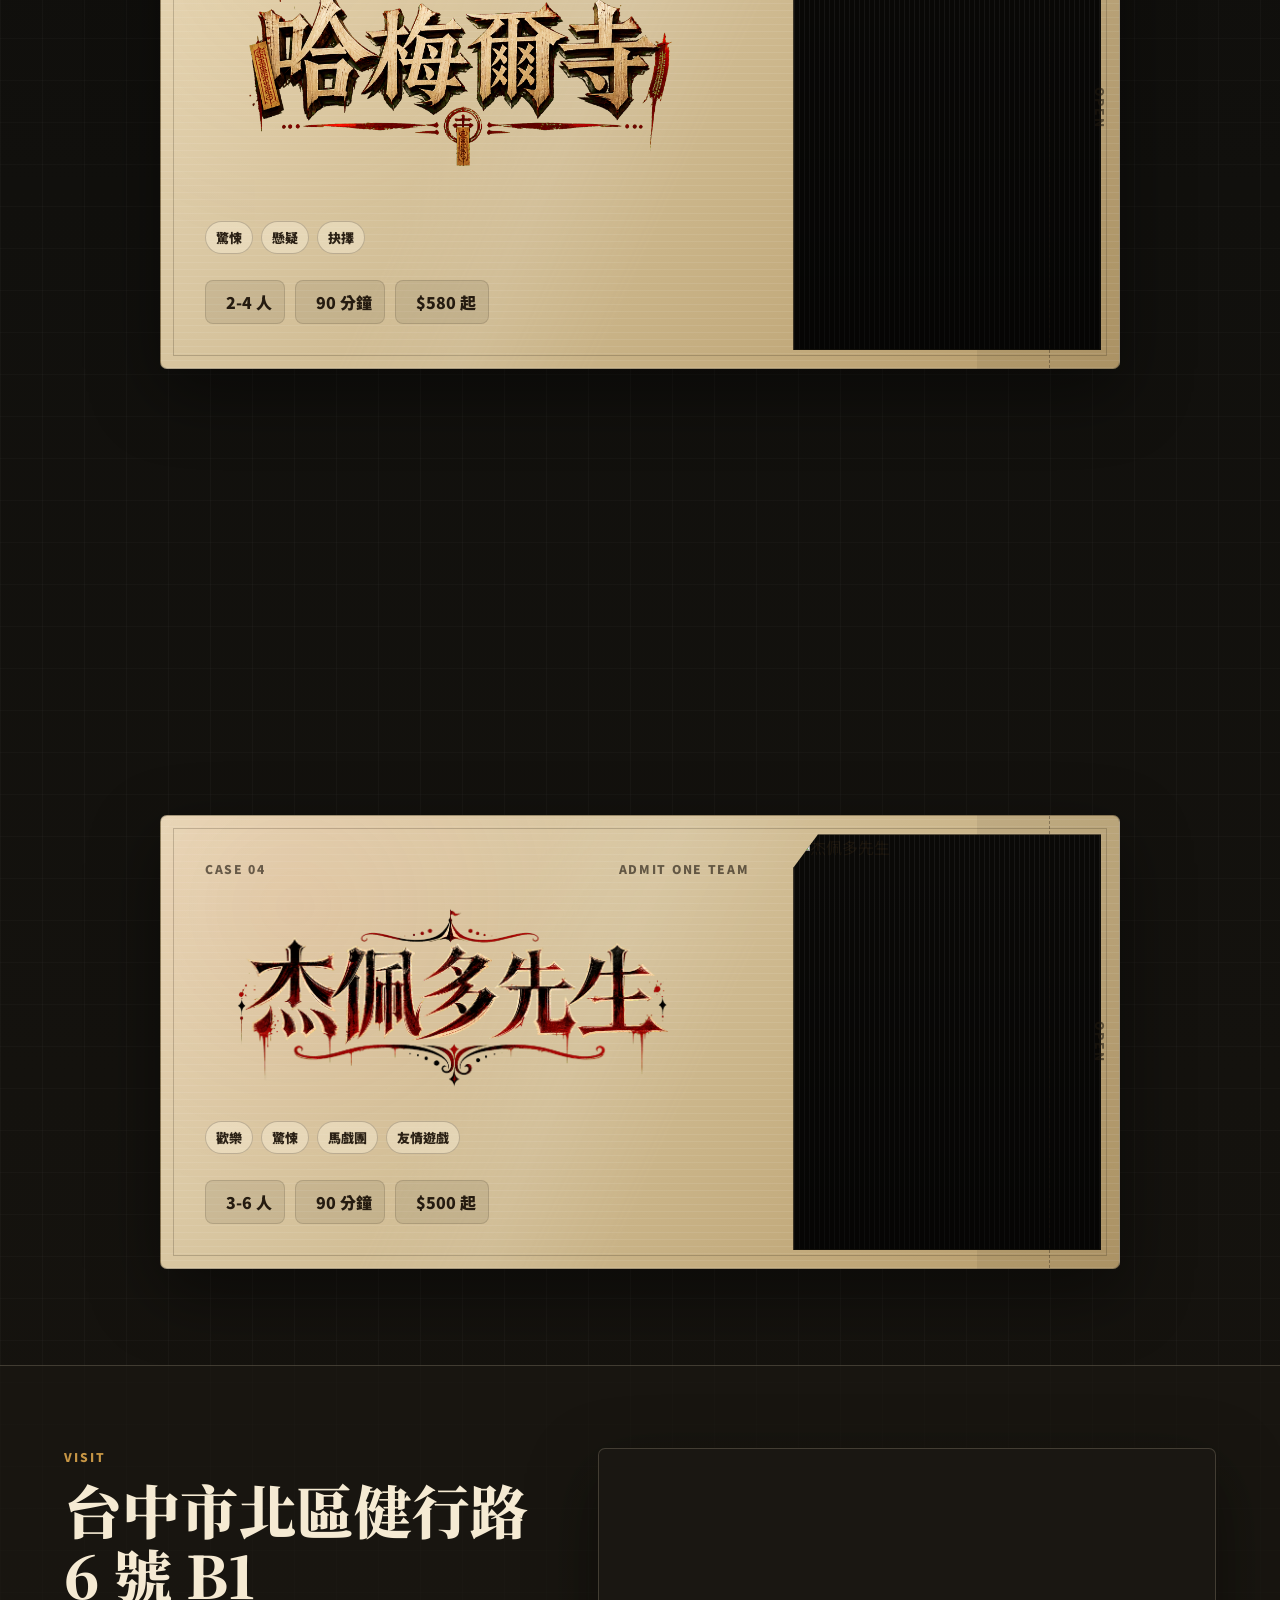
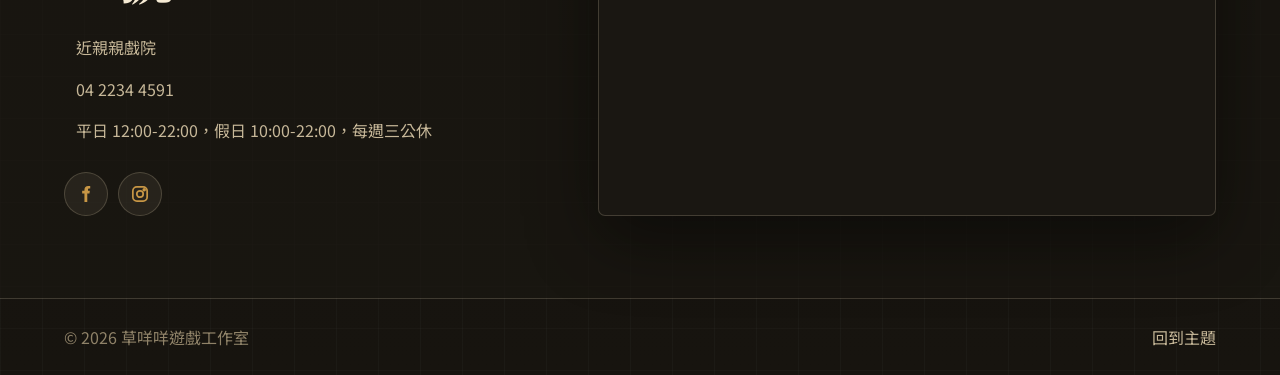
==== commit d602968e: "update: IG/FB 與預約介面樣式微調 + 新增進度筆記 PROGRESS.md" ====
--- a/index.html
+++ b/index.html
@@ -11,7 +11,77 @@
   <meta charset="UTF-8">
   <meta name="viewport" content="width=device-width, initial-scale=1.0">
   <title>草咩咩遊戲工作室 | 台中密室逃脫</title>
-  <meta name="description" content="草咩咩遊戲工作室，台中沉浸式密室逃脫。查看主題、人數、標籤與預約入口。">
+  <meta name="description" content="草咩咩遊戲工作室，台中北區沉浸式密室逃脫。四個主題：不存在的女兒、哈梅爾寺、這是 AI 做的密室、杰佩多先生。線上即時預約。">
+  <meta name="keywords" content="密室逃脫,台中密室,沉浸式密室,草咩咩,實境遊戲,劇情解謎,團體活動">
+  <meta name="author" content="草咩咩遊戲工作室">
+  <meta name="robots" content="index, follow">
+  <link rel="canonical" href="https://grassmie.com/">
+  <link rel="icon" type="image/jpeg" href="https://i.ibb.co/Qj7x19LT/474636696-467764979719812-1819804518134389624-n.jpg">
+  <link rel="apple-touch-icon" href="https://i.ibb.co/Qj7x19LT/474636696-467764979719812-1819804518134389624-n.jpg">
+
+  <!-- Open Graph -->
+  <meta property="og:type" content="website">
+  <meta property="og:url" content="https://grassmie.com/">
+  <meta property="og:title" content="草咩咩遊戲工作室 | 台中密室逃脫">
+  <meta property="og:description" content="台中北區沉浸式密室逃脫。四個主題、線上即時預約。">
+  <meta property="og:image" content="https://i.ibb.co/Qj7x19LT/474636696-467764979719812-1819804518134389624-n.jpg">
+  <meta property="og:site_name" content="草咩咩遊戲工作室">
+  <meta property="og:locale" content="zh_TW">
+
+  <!-- Twitter -->
+  <meta name="twitter:card" content="summary_large_image">
+  <meta name="twitter:title" content="草咩咩遊戲工作室 | 台中密室逃脫">
+  <meta name="twitter:description" content="台中北區沉浸式密室逃脫。四個主題、線上即時預約。">
+  <meta name="twitter:image" content="https://i.ibb.co/Qj7x19LT/474636696-467764979719812-1819804518134389624-n.jpg">
+
+  <!-- 結構化資料: 在地商家 -->
+  <script type="application/ld+json">
+  {
+    "@context": "https://schema.org",
+    "@type": "EntertainmentBusiness",
+    "name": "草咩咩遊戲工作室",
+    "alternateName": "Strawberry Escape",
+    "description": "台中北區沉浸式密室逃脫,四個原創主題。",
+    "url": "https://grassmie.com/",
+    "image": "https://i.ibb.co/Qj7x19LT/474636696-467764979719812-1819804518134389624-n.jpg",
+    "telephone": "+886-4-2234-4591",
+    "address": {
+      "@type": "PostalAddress",
+      "streetAddress": "健行路 6 號 B1",
+      "addressLocality": "台中市北區",
+      "addressRegion": "台中市",
+      "addressCountry": "TW"
+    },
+    "geo": {
+      "@type": "GeoCoordinates",
+      "latitude": 24.1556831,
+      "longitude": 120.6908383
+    },
+    "openingHoursSpecification": [
+      {
+        "@type": "OpeningHoursSpecification",
+        "dayOfWeek": ["Monday", "Tuesday", "Thursday", "Friday"],
+        "opens": "12:00",
+        "closes": "22:00"
+      },
+      {
+        "@type": "OpeningHoursSpecification",
+        "dayOfWeek": ["Saturday", "Sunday"],
+        "opens": "10:00",
+        "closes": "22:00"
+      }
+    ],
+    "sameAs": [
+      "https://www.facebook.com/strawberrytrueescape",
+      "https://www.instagram.com/grassmiemie"
+    ],
+    "potentialAction": {
+      "@type": "ReserveAction",
+      "target": "https://grassmie.com/booking.html"
+    }
+  }
+  </script>
+
   <link rel="preconnect" href="https://fonts.googleapis.com">
   <link rel="preconnect" href="https://fonts.gstatic.com" crossorigin>
   <link href="https://fonts.googleapis.com/css2?family=Noto+Sans+TC:wght@400;500;700;900&family=Noto+Serif+TC:wght@600;700;900&display=swap" rel="stylesheet">
@@ -69,8 +139,18 @@
           <p><i data-lucide="clock-3"></i><span>平日 12:00-22:00，假日 10:00-22:00，每週三公休</span></p>
         </div>
         <div class="socials" aria-label="社群連結">
-          <a href="https://www.facebook.com/strawberrytrueescape" target="_blank" rel="noreferrer" aria-label="Facebook"><i data-lucide="facebook"></i></a>
-          <a href="https://www.instagram.com/grassmiemie?igsh=MXR4emR4NGV3eHVmNw==" target="_blank" rel="noreferrer" aria-label="Instagram"><i data-lucide="instagram"></i></a>
+          <a href="https://www.facebook.com/strawberrytrueescape" target="_blank" rel="noreferrer" aria-label="Facebook">
+            <svg viewBox="0 0 24 24" aria-hidden="true">
+              <path d="M14.2 8.4V6.9c0-.7.5-.9 1-.9h1.4V3.4c-.7-.1-1.5-.2-2.3-.2-2.4 0-4 1.5-4 4.1v1.1H7.8v3h2.5v9.3h3.1v-9.3h2.4l.4-3h-2Z"></path>
+            </svg>
+          </a>
+          <a href="https://www.instagram.com/grassmiemie?igsh=MXR4emR4NGV3eHVmNw==" target="_blank" rel="noreferrer" aria-label="Instagram">
+            <svg viewBox="0 0 24 24" aria-hidden="true">
+              <rect x="4.2" y="4.2" width="15.6" height="15.6" rx="4.4"></rect>
+              <circle cx="12" cy="12" r="3.5"></circle>
+              <circle cx="16.6" cy="7.4" r="1"></circle>
+            </svg>
+          </a>
         </div>
       </div>
       <div class="map-panel">
--- a/styles.css
+++ b/styles.css
@@ -587,6 +587,21 @@
   background: rgba(231, 216, 187, 0.07);
 }
 
+.socials svg {
+  width: 22px;
+  height: 22px;
+  fill: none;
+  stroke: var(--gold);
+  stroke-width: 1.9;
+  stroke-linecap: round;
+  stroke-linejoin: round;
+}
+
+.socials a[aria-label="Facebook"] svg {
+  fill: var(--gold);
+  stroke: none;
+}
+
 .socials a:hover {
   background: rgba(199, 150, 69, 0.18);
 }
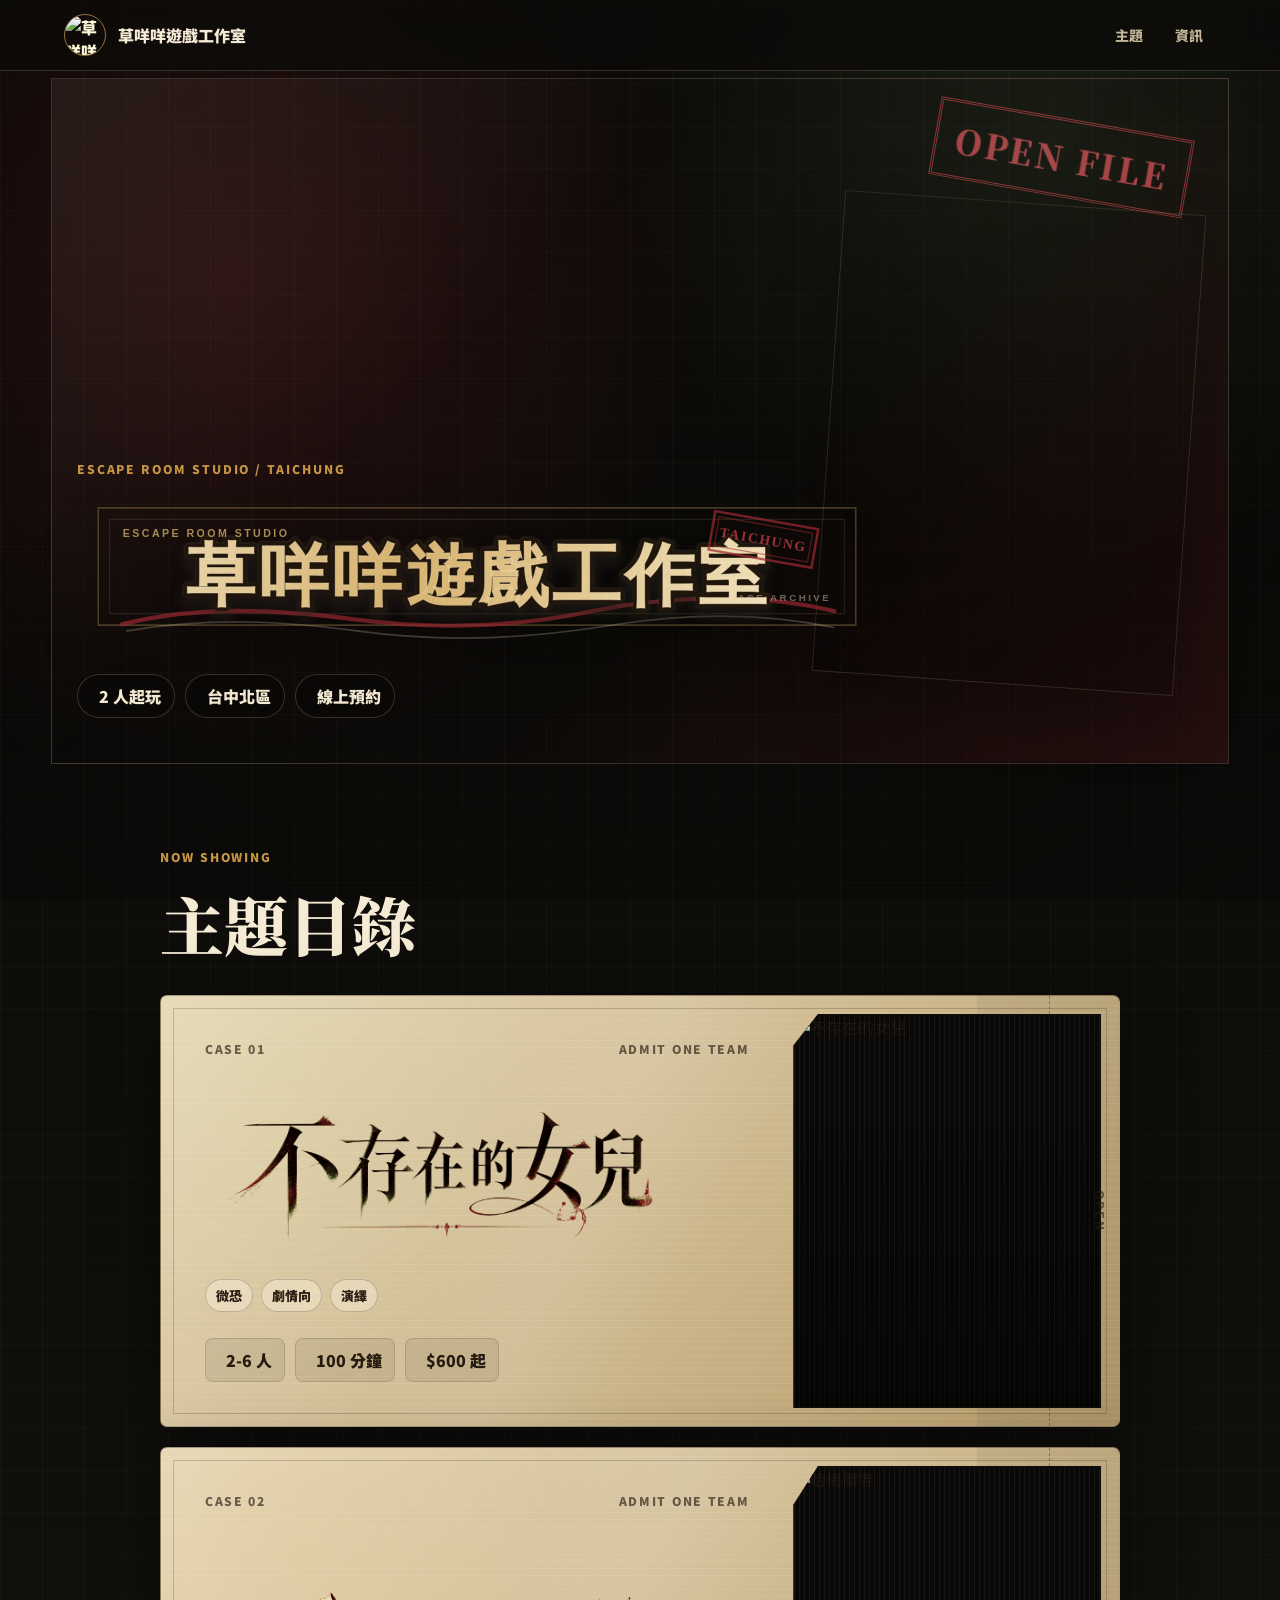
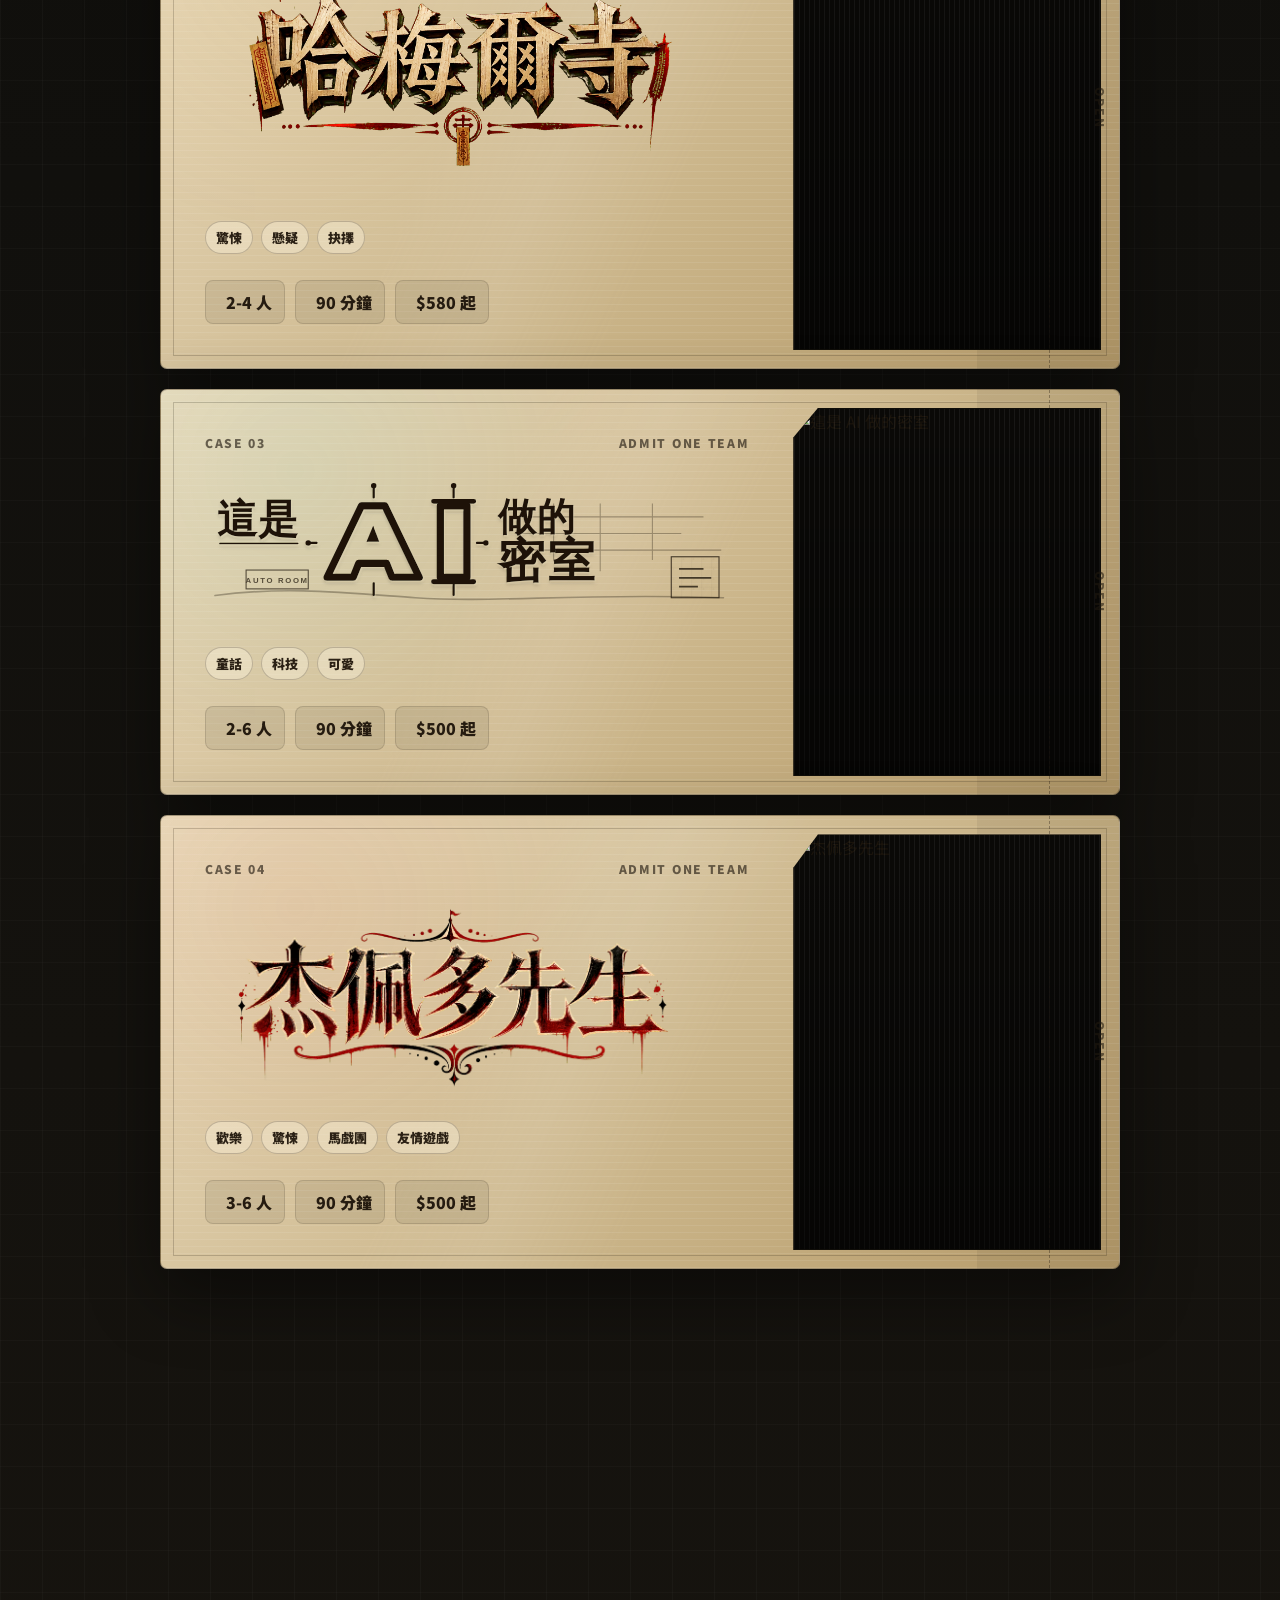
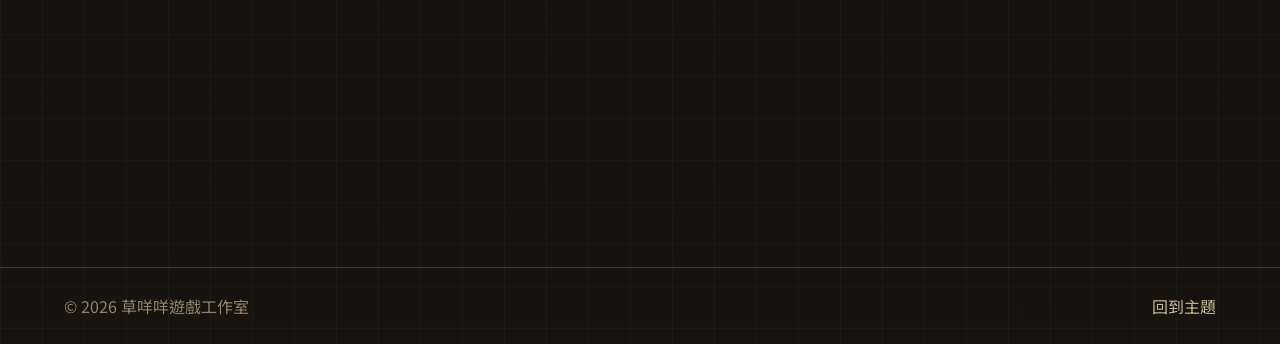
==== commit c8f34a60: "seo: 加入恐怖密室/雙人密室/熱門密室關鍵字到 meta + description" ====
--- a/index.html
+++ b/index.html
@@ -11,8 +11,8 @@
   <meta charset="UTF-8">
   <meta name="viewport" content="width=device-width, initial-scale=1.0">
   <title>草咩咩遊戲工作室 | 台中密室逃脫</title>
-  <meta name="description" content="草咩咩遊戲工作室，台中北區沉浸式密室逃脫。四個主題：不存在的女兒、哈梅爾寺、這是 AI 做的密室、杰佩多先生。線上即時預約。">
-  <meta name="keywords" content="密室逃脫,台中密室,沉浸式密室,草咩咩,實境遊戲,劇情解謎,團體活動">
+  <meta name="description" content="草咩咩遊戲工作室，台中北區沉浸式密室逃脫。熱門恐怖密室、2 人雙人密室皆可成行。四個原創主題：不存在的女兒、哈梅爾寺、這是 AI 做的密室、杰佩多先生。線上即時預約。">
+  <meta name="keywords" content="密室逃脫,台中密室,沉浸式密室,恐怖密室,雙人密室,熱門密室,草咩咩,實境遊戲,劇情解謎,團體活動,2人密室,情侶密室">
   <meta name="author" content="草咩咩遊戲工作室">
   <meta name="robots" content="index, follow">
   <link rel="canonical" href="https://grassmie.com/">
@@ -23,7 +23,7 @@
   <meta property="og:type" content="website">
   <meta property="og:url" content="https://grassmie.com/">
   <meta property="og:title" content="草咩咩遊戲工作室 | 台中密室逃脫">
-  <meta property="og:description" content="台中北區沉浸式密室逃脫。四個主題、線上即時預約。">
+  <meta property="og:description" content="台中北區沉浸式密室逃脫。熱門恐怖密室、2 人雙人密室皆可成行。四個原創主題、線上即時預約。">
   <meta property="og:image" content="https://i.ibb.co/Qj7x19LT/474636696-467764979719812-1819804518134389624-n.jpg">
   <meta property="og:site_name" content="草咩咩遊戲工作室">
   <meta property="og:locale" content="zh_TW">
@@ -31,7 +31,7 @@
   <!-- Twitter -->
   <meta name="twitter:card" content="summary_large_image">
   <meta name="twitter:title" content="草咩咩遊戲工作室 | 台中密室逃脫">
-  <meta name="twitter:description" content="台中北區沉浸式密室逃脫。四個主題、線上即時預約。">
+  <meta name="twitter:description" content="台中北區沉浸式密室逃脫。熱門恐怖密室、2 人雙人密室皆可成行。四個原創主題、線上即時預約。">
   <meta name="twitter:image" content="https://i.ibb.co/Qj7x19LT/474636696-467764979719812-1819804518134389624-n.jpg">
 
   <!-- 結構化資料: 在地商家 -->
@@ -41,7 +41,7 @@
     "@type": "EntertainmentBusiness",
     "name": "草咩咩遊戲工作室",
     "alternateName": "Strawberry Escape",
-    "description": "台中北區沉浸式密室逃脫,四個原創主題。",
+    "description": "台中北區沉浸式密室逃脫。熱門恐怖密室、2 人雙人密室皆可成行,四個原創主題。",
     "url": "https://grassmie.com/",
     "image": "https://i.ibb.co/Qj7x19LT/474636696-467764979719812-1819804518134389624-n.jpg",
     "telephone": "+886-4-2234-4591",
--- a/styles.css
+++ b/styles.css
@@ -543,8 +543,8 @@
 .visit-copy h2 {
   margin-bottom: 0;
   font-family: var(--serif);
-  font-size: clamp(32px, 5vw, 58px);
-  line-height: 1.12;
+  font-size: clamp(22px, 2.6vw, 32px);
+  line-height: 1.3;
   font-weight: 900;
 }
 
@@ -1640,9 +1640,12 @@
     padding-right: 14px;
   }
 
-  .case-heading h2,
+  .case-heading h2 {
+    font-size: 38px;
+  }
+
   .visit-copy h2 {
-    font-size: 38px;
+    font-size: 22px;
   }
 
   .case-stack {
@@ -1661,6 +1664,8 @@
 
   .ticket-title-art {
     max-height: 116px;
+    margin-inline: auto;
+    object-position: center;
   }
 
   .signal .ticket-title-art {
@@ -1668,14 +1673,16 @@
   }
 
   .temple .ticket-title-art {
-    width: min(132%, 860px);
-    max-height: 178px;
-    margin-left: 10px;
+    width: 100%;
+    max-width: 100%;
+    max-height: 142px;
+    margin-left: 0;
   }
 
   .circus .ticket-title-art {
-    width: min(108%, 720px);
-    max-height: 136px;
+    width: 100%;
+    max-width: 100%;
+    max-height: 128px;
     margin-left: 0;
   }
 
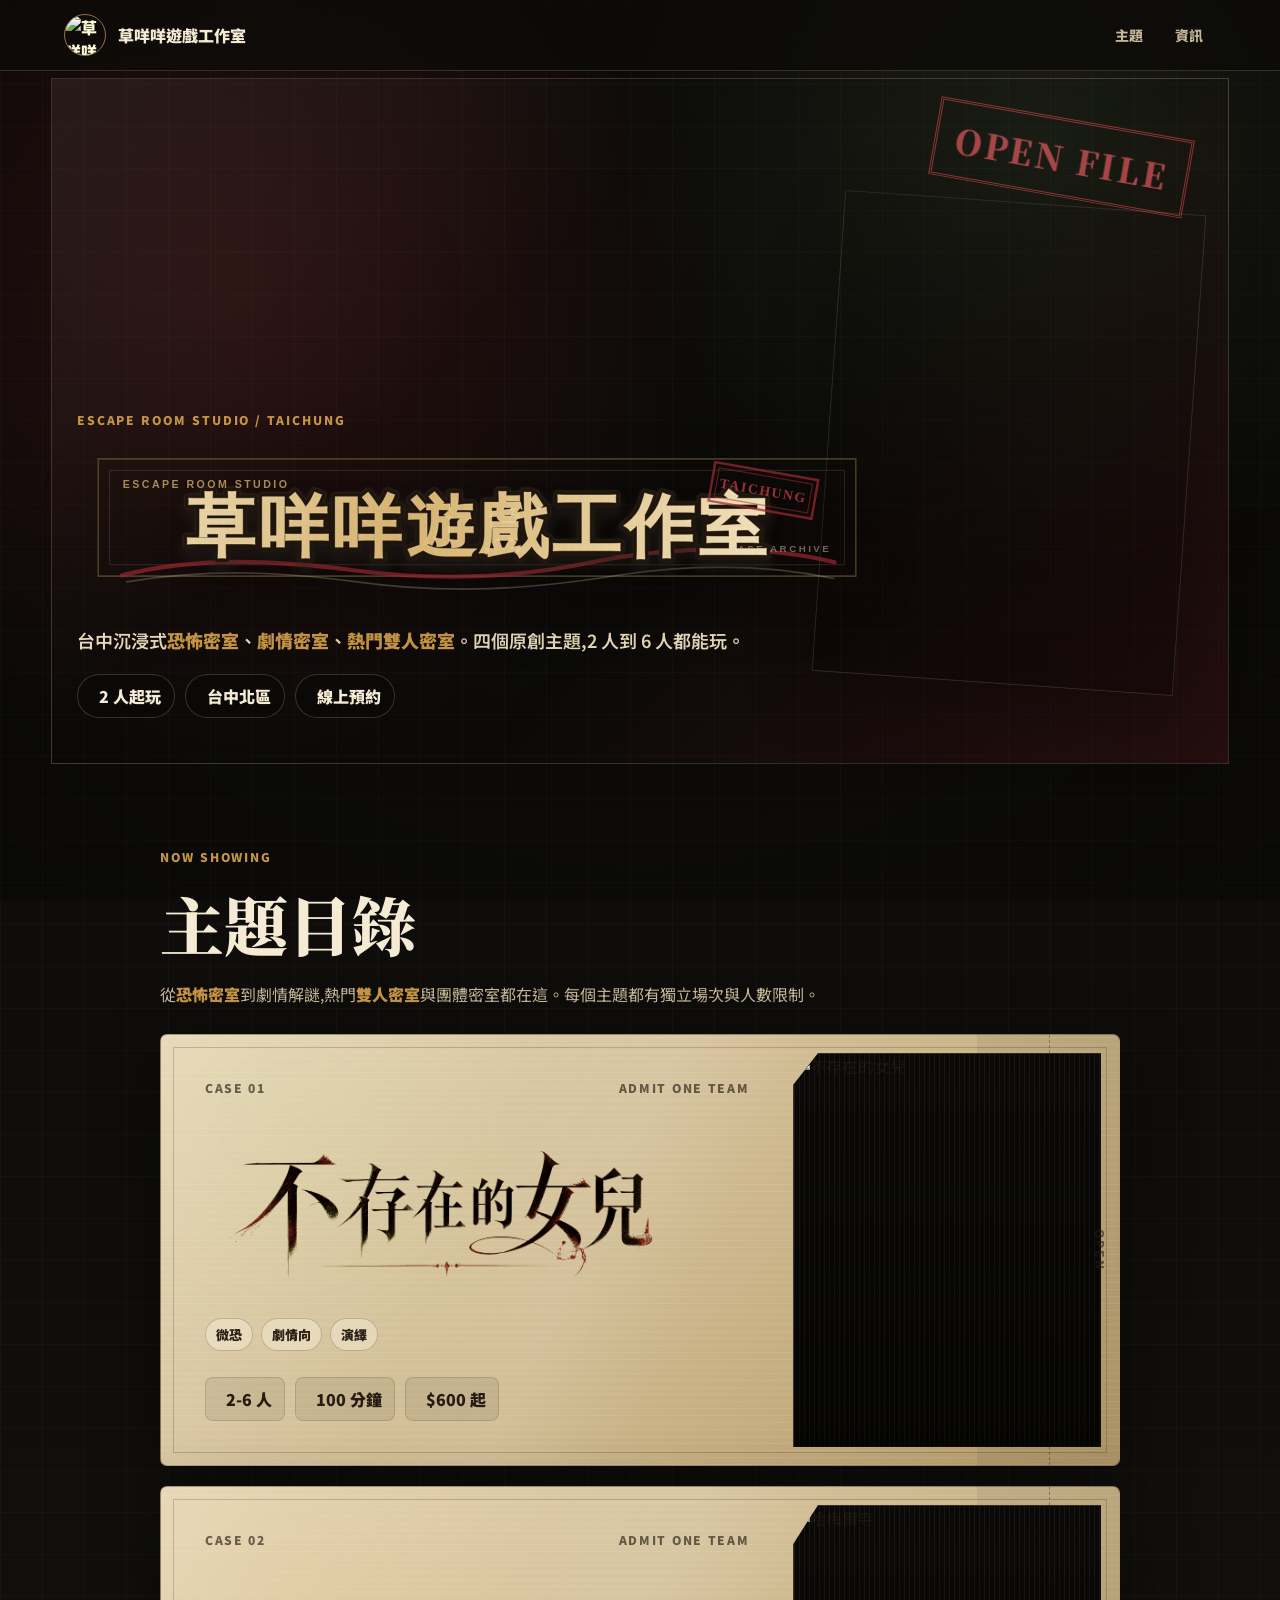
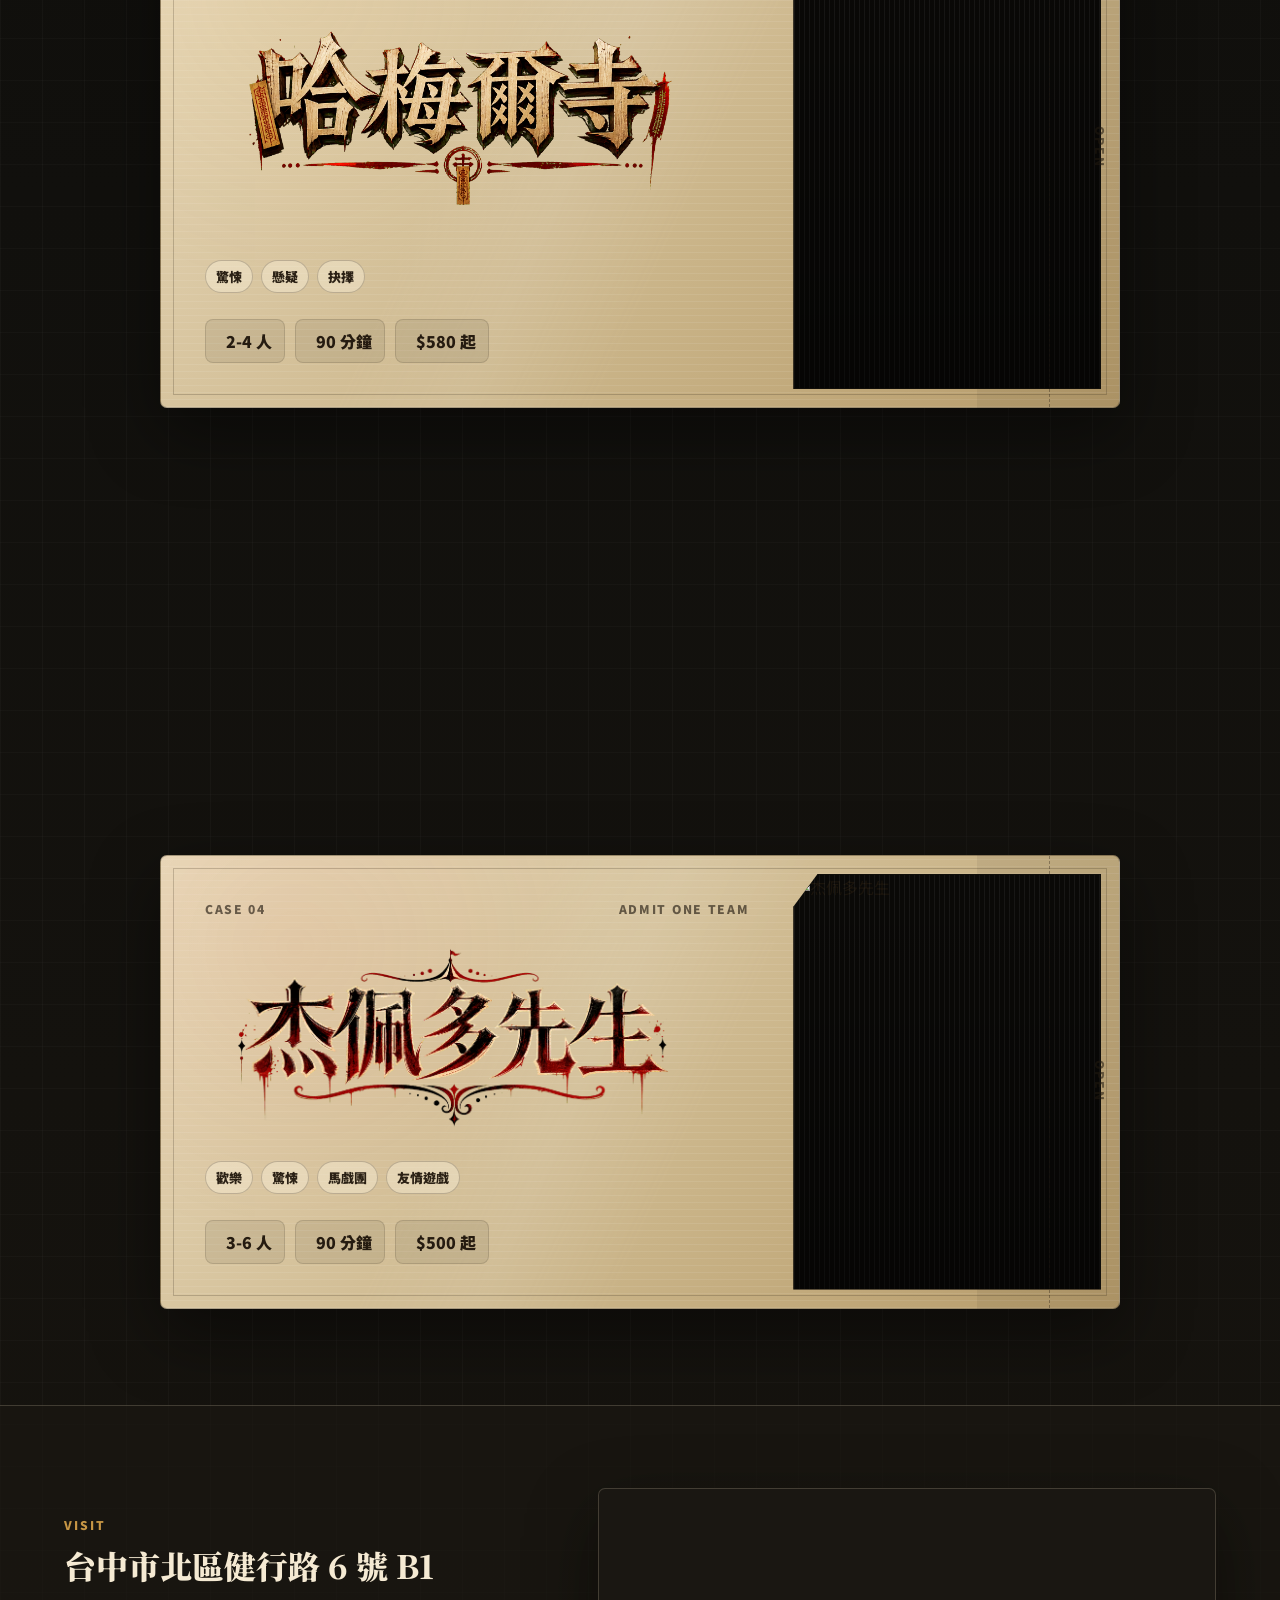
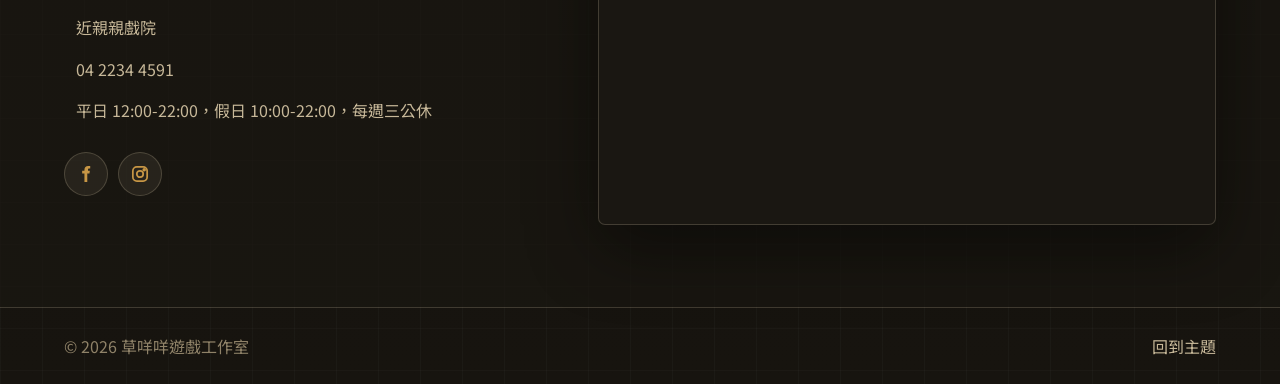
==== commit b4d3feaa: "seo: 主題頁 description 改寫塞關鍵字 + 首頁加可見的關鍵字段落" ====
--- a/index.html
+++ b/index.html
@@ -113,6 +113,7 @@
         <p class="eyebrow">Escape Room Studio / Taichung</p>
         <h1 class="sr-only">草咩咩遊戲工作室</h1>
         <img class="hero-wordmark" src="assets/wordmark.svg" alt="草咩咩遊戲工作室">
+        <p class="hero-tagline">台中沉浸式<strong>恐怖密室</strong>、<strong>劇情密室</strong>、<strong>熱門雙人密室</strong>。四個原創主題,2 人到 6 人都能玩。</p>
         <div class="hero-brief">
           <span><i data-lucide="users"></i>2 人起玩</span>
           <span><i data-lucide="map-pin"></i>台中北區</span>
@@ -125,6 +126,7 @@
       <div class="case-heading reveal">
         <p class="eyebrow">Now Showing</p>
         <h2>主題目錄</h2>
+        <p class="case-subtitle">從<strong>恐怖密室</strong>到劇情解謎,熱門<strong>雙人密室</strong>與團體密室都在這。每個主題都有獨立場次與人數限制。</p>
       </div>
       <div id="themeGrid" class="case-stack" aria-live="polite"></div>
     </section>
--- a/styles.css
+++ b/styles.css
@@ -259,6 +259,33 @@
   mix-blend-mode: screen;
 }
 
+.hero-tagline {
+  margin: 8px 0 18px;
+  max-width: 720px;
+  color: var(--paper);
+  font-size: clamp(15px, 1.6vw, 18px);
+  line-height: 1.7;
+  font-weight: 600;
+}
+
+.hero-tagline strong {
+  color: var(--gold);
+  font-weight: 900;
+}
+
+.case-subtitle {
+  margin: 12px 0 0;
+  max-width: 720px;
+  color: var(--muted);
+  font-size: clamp(14px, 1.4vw, 16px);
+  line-height: 1.7;
+}
+
+.case-subtitle strong {
+  color: var(--gold);
+  font-weight: 900;
+}
+
 .hero-brief {
   display: flex;
   flex-wrap: wrap;
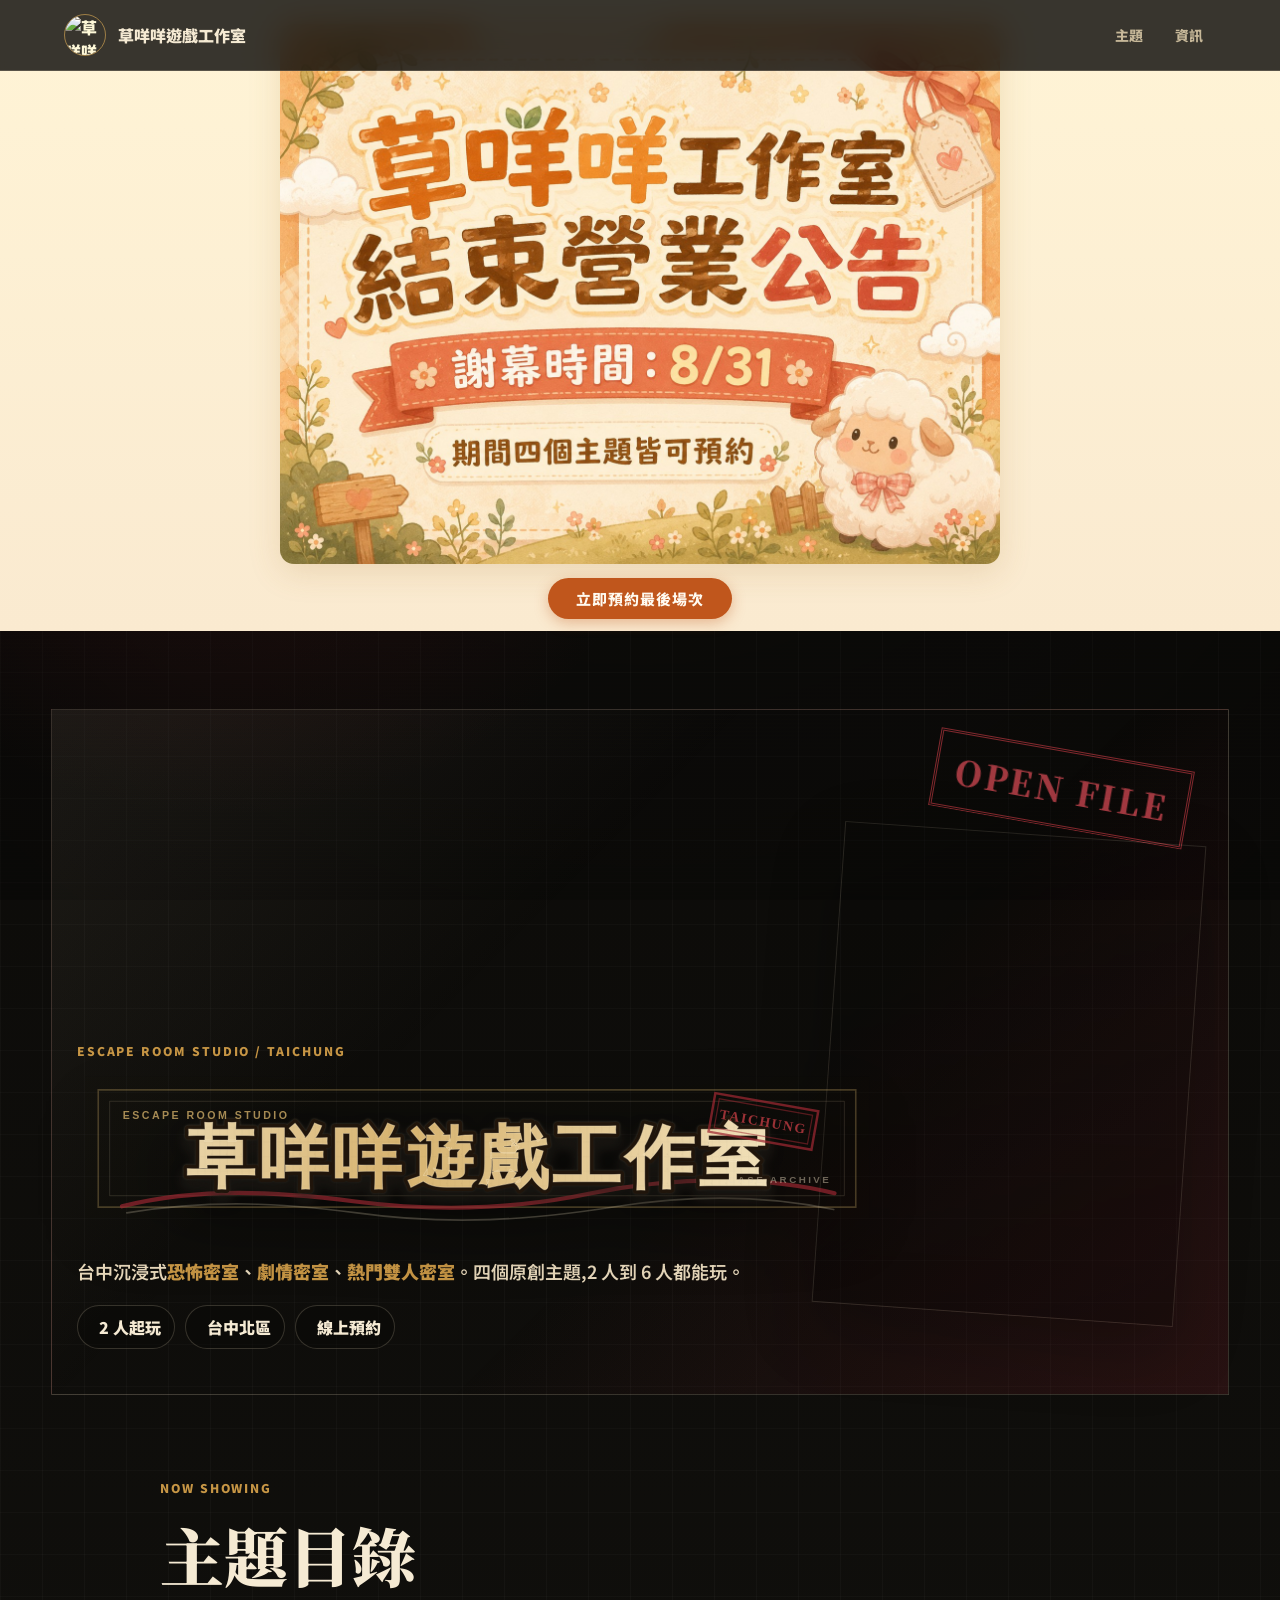
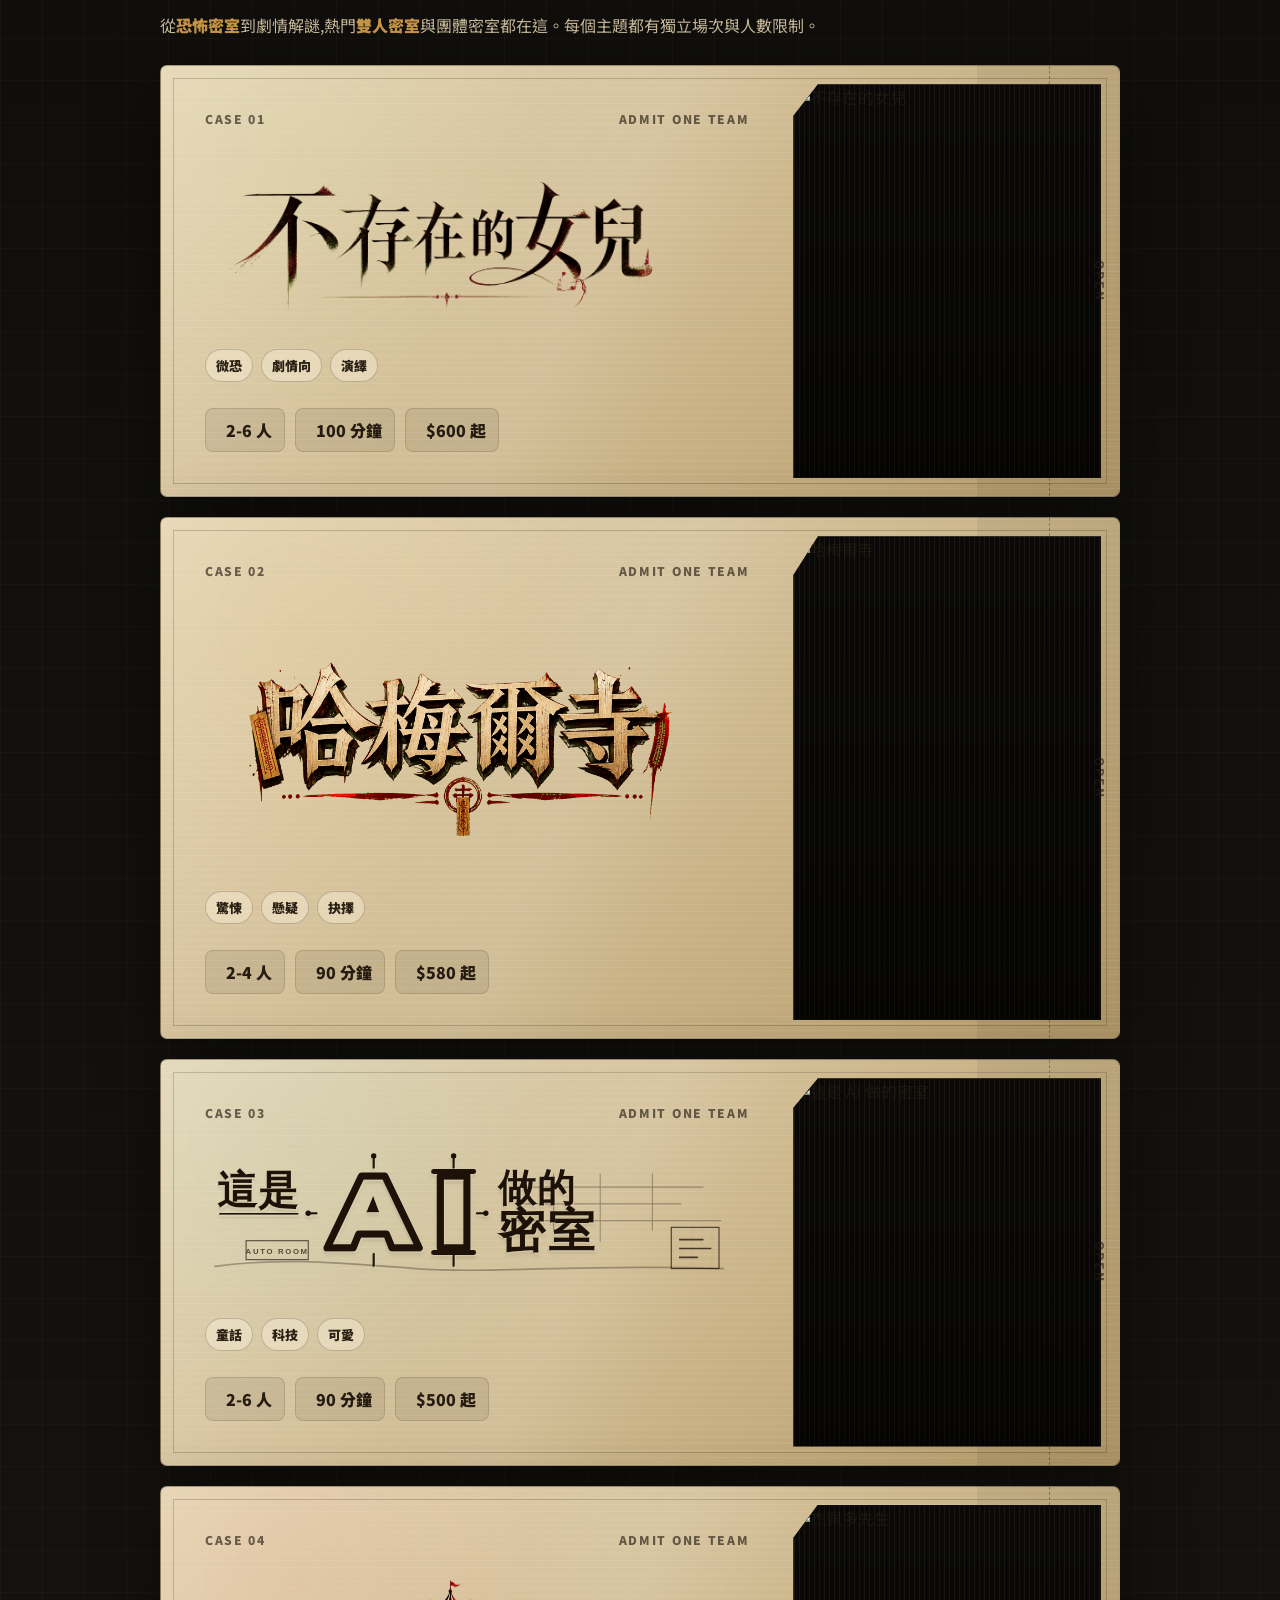
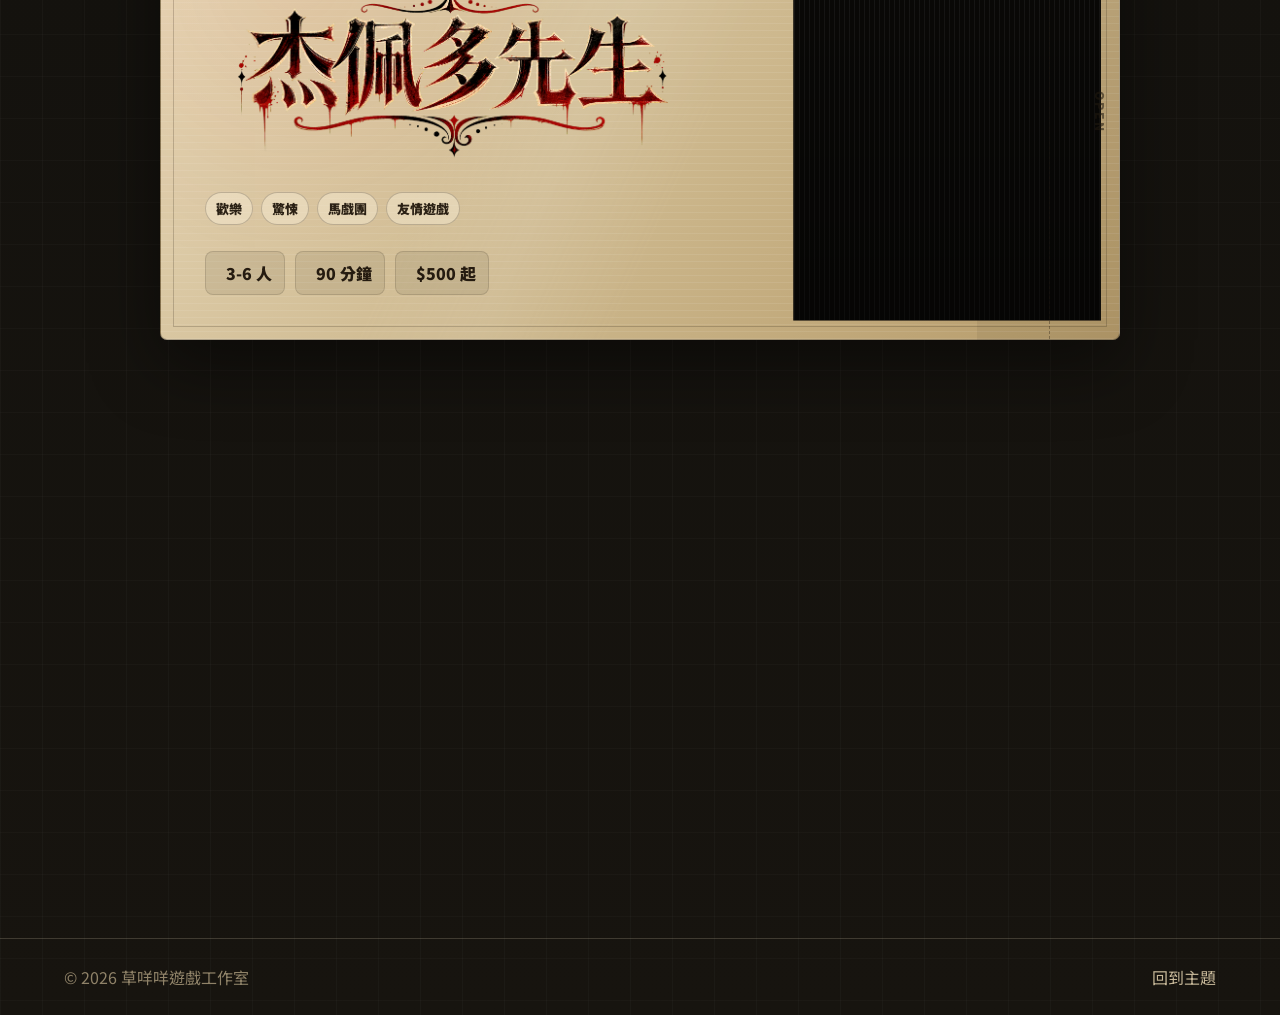
==== commit a47d3015: "feat: 首頁加結束營業公告封面 banner + 立即預約 CTA" ====
--- a/index.html
+++ b/index.html
@@ -107,6 +107,13 @@
   </header>
 
   <main>
+    <section class="closing-banner" aria-label="結束營業公告">
+      <a href="booking.html" class="closing-banner-link">
+        <img src="assets/closing-announcement.jpg" alt="草咩咩工作室結束營業公告 - 謝幕時間 8/31,期間四個主題皆可預約" loading="eager">
+        <span class="closing-banner-cta">立即預約最後場次</span>
+      </a>
+    </section>
+
     <section class="archive-hero">
       <div class="archive-stamp" aria-hidden="true">OPEN FILE</div>
       <div class="archive-hero-inner reveal">
--- a/styles.css
+++ b/styles.css
@@ -193,6 +193,50 @@
   text-transform: uppercase;
 }
 
+.closing-banner {
+  position: relative;
+  margin: 0 auto;
+  padding: 24px 16px 12px;
+  text-align: center;
+  background: linear-gradient(180deg, #fff4d6 0%, #faead0 100%);
+}
+.closing-banner-link {
+  display: inline-block;
+  max-width: 720px;
+  width: 100%;
+  text-decoration: none;
+  color: inherit;
+  position: relative;
+  transition: transform 0.2s ease;
+}
+.closing-banner-link:hover { transform: translateY(-2px); }
+.closing-banner img {
+  width: 100%;
+  height: auto;
+  display: block;
+  border-radius: 14px;
+  box-shadow: 0 8px 32px rgba(168, 118, 42, 0.18);
+}
+.closing-banner-cta {
+  display: inline-block;
+  margin-top: 14px;
+  padding: 10px 28px;
+  background: #c0561c;
+  color: #fffaf0;
+  border-radius: 999px;
+  font-weight: 800;
+  letter-spacing: 1px;
+  font-size: 15px;
+  box-shadow: 0 4px 14px rgba(192, 86, 28, 0.35);
+  transition: background 0.2s ease;
+}
+.closing-banner-link:hover .closing-banner-cta { background: #a8460f; }
+@media (max-width: 600px) {
+  .closing-banner { padding: 16px 12px 8px; }
+  .closing-banner img { border-radius: 10px; }
+  .closing-banner-cta { font-size: 14px; padding: 8px 22px; }
+}
+
 .archive-hero {
   position: relative;
   min-height: 88vh;
@@ -1765,3 +1809,30 @@
     flex-direction: column;
   }
 }
+
+.booking-notice {
+  display: inline-flex;
+  align-items: center;
+  gap: 8px;
+  margin: 12px 0 0;
+  padding: 10px 16px;
+  border: 1px solid rgba(216, 166, 74, 0.45);
+  border-radius: 8px;
+  background: rgba(216, 166, 74, 0.1);
+  color: #f1d58e;
+  font-size: 14px;
+  font-weight: 800;
+  line-height: 1.5;
+}
+
+.booking-notice svg {
+  width: 16px;
+  height: 16px;
+  flex-shrink: 0;
+}
+
+.booking-notice a {
+  color: var(--gold);
+  text-decoration: underline;
+  text-underline-offset: 2px;
+}
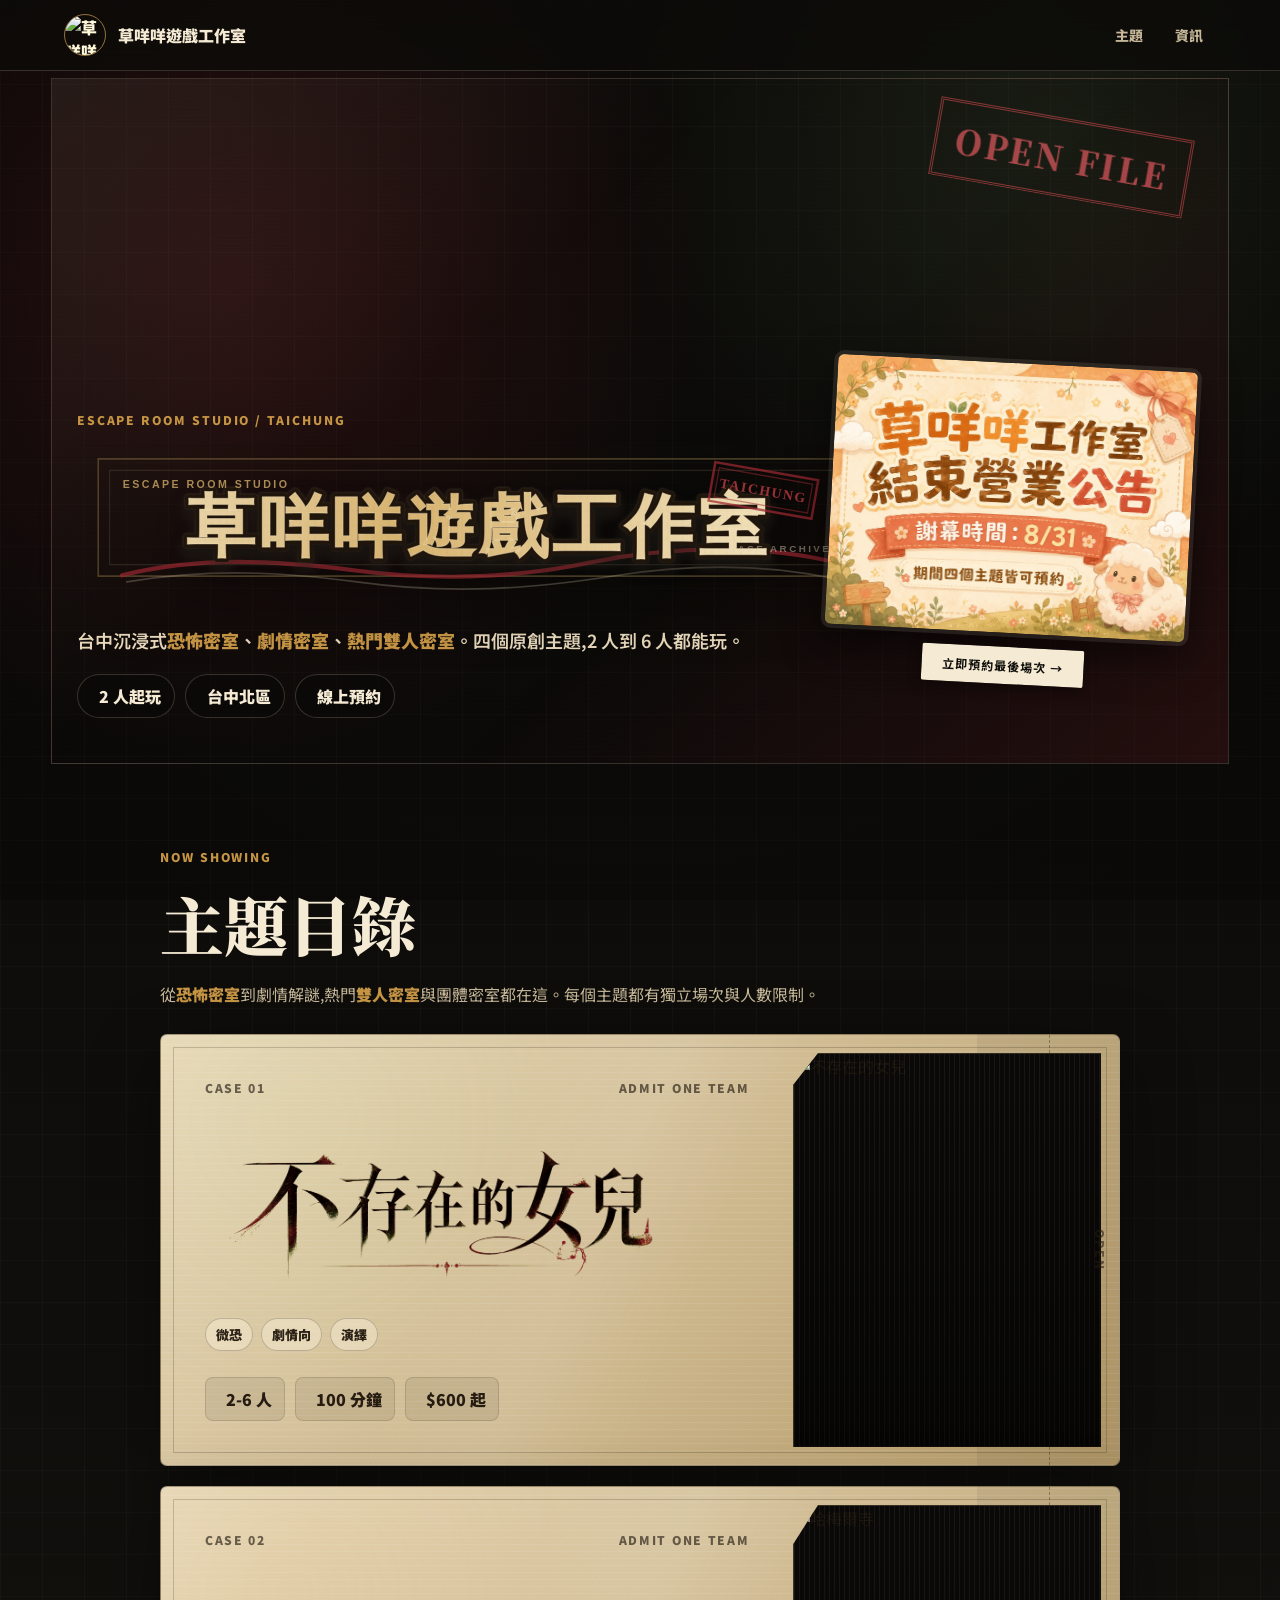
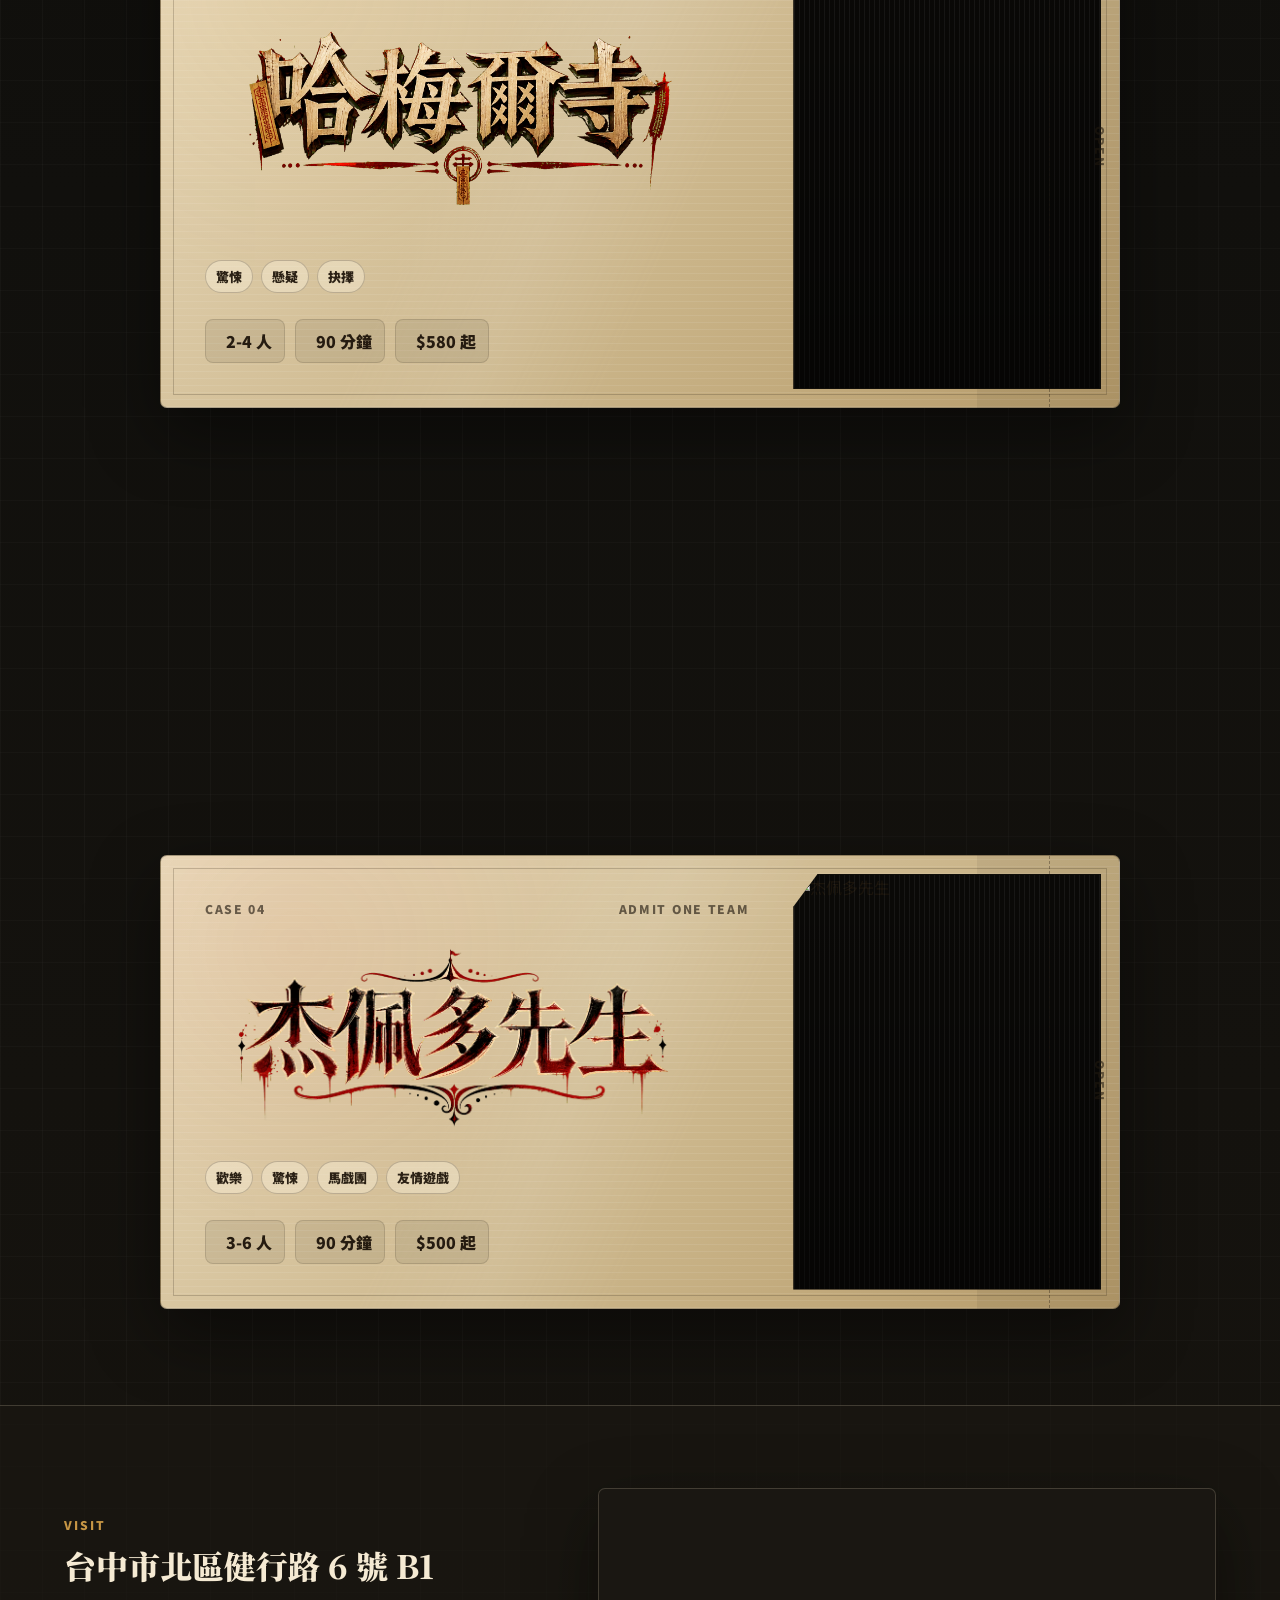
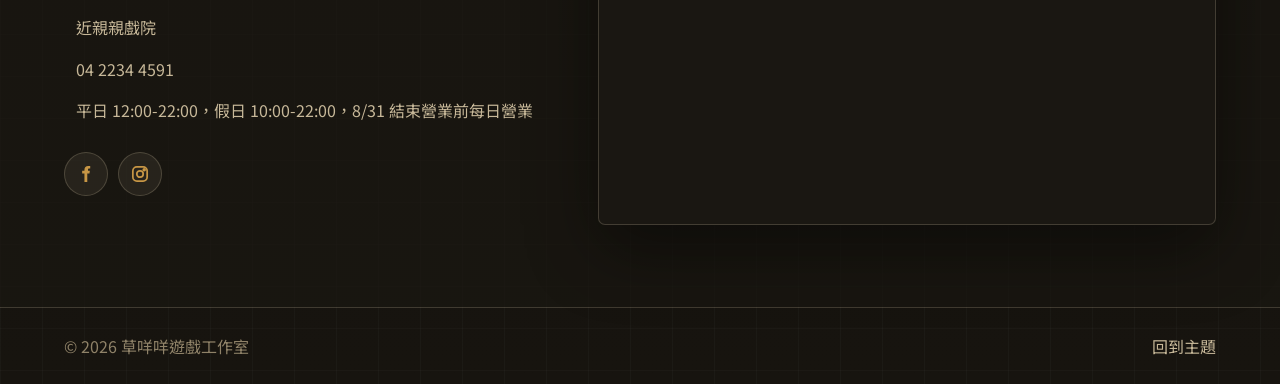
==== commit de6538d8: "style: 結束營業公告放到 hero 右側,取代原本的舊門板圖" ====
--- a/index.html
+++ b/index.html
@@ -107,13 +107,6 @@
   </header>
 
   <main>
-    <section class="closing-banner" aria-label="結束營業公告">
-      <a href="booking.html" class="closing-banner-link">
-        <img src="assets/closing-announcement.jpg" alt="草咩咩工作室結束營業公告 - 謝幕時間 8/31,期間四個主題皆可預約" loading="eager">
-        <span class="closing-banner-cta">立即預約最後場次</span>
-      </a>
-    </section>
-
     <section class="archive-hero">
       <div class="archive-stamp" aria-hidden="true">OPEN FILE</div>
       <div class="archive-hero-inner reveal">
@@ -127,6 +120,10 @@
           <span><i data-lucide="ticket"></i>線上預約</span>
         </div>
       </div>
+      <a href="booking.html" class="closing-poster" aria-label="結束營業公告 - 謝幕時間 8/31">
+        <img src="assets/closing-announcement.jpg" alt="草咩咩工作室結束營業公告 - 謝幕時間 8/31,期間四個主題皆可預約" loading="eager">
+        <span class="closing-poster-cta">立即預約最後場次 →</span>
+      </a>
     </section>
 
     <section id="cases" class="case-section">
@@ -145,7 +142,7 @@
         <div class="info-list">
           <p><i data-lucide="map-pin"></i><span>近親親戲院</span></p>
           <p><i data-lucide="phone"></i><span>04 2234 4591</span></p>
-          <p><i data-lucide="clock-3"></i><span>平日 12:00-22:00，假日 10:00-22:00，每週三公休</span></p>
+          <p><i data-lucide="clock-3"></i><span>平日 12:00-22:00，假日 10:00-22:00，8/31 結束營業前每日營業</span></p>
         </div>
         <div class="socials" aria-label="社群連結">
           <a href="https://www.facebook.com/strawberrytrueescape" target="_blank" rel="noreferrer" aria-label="Facebook">
--- a/styles.css
+++ b/styles.css
@@ -193,48 +193,54 @@
   text-transform: uppercase;
 }
 
-.closing-banner {
-  position: relative;
-  margin: 0 auto;
-  padding: 24px 16px 12px;
-  text-align: center;
-  background: linear-gradient(180deg, #fff4d6 0%, #faead0 100%);
-}
-.closing-banner-link {
-  display: inline-block;
-  max-width: 720px;
-  width: 100%;
+/* 結束營業公告小海報 (釘在 hero 右側,取代原本的 OPEN FILE 門) */
+.closing-poster {
+  position: absolute;
+  right: clamp(18px, 7vw, 108px);
+  bottom: clamp(28px, 10vw, 108px);
+  width: min(36vw, 360px);
+  z-index: 4;
+  display: flex;
+  flex-direction: column;
+  align-items: center;
+  gap: 14px;
   text-decoration: none;
   color: inherit;
-  position: relative;
-  transition: transform 0.2s ease;
-}
-.closing-banner-link:hover { transform: translateY(-2px); }
-.closing-banner img {
+  transform: rotate(3deg);
+  transition: transform 0.3s ease;
+}
+.closing-poster:hover { transform: rotate(0deg) scale(1.03); }
+.closing-poster img {
   width: 100%;
   height: auto;
   display: block;
-  border-radius: 14px;
-  box-shadow: 0 8px 32px rgba(168, 118, 42, 0.18);
-}
-.closing-banner-cta {
-  display: inline-block;
-  margin-top: 14px;
-  padding: 10px 28px;
-  background: #c0561c;
-  color: #fffaf0;
-  border-radius: 999px;
-  font-weight: 800;
-  letter-spacing: 1px;
-  font-size: 15px;
-  box-shadow: 0 4px 14px rgba(192, 86, 28, 0.35);
+  border-radius: 6px;
+  box-shadow:
+    0 0 0 4px rgba(245, 234, 211, 0.1),
+    0 16px 42px rgba(0, 0, 0, 0.55);
+}
+.closing-poster-cta {
+  padding: 9px 20px;
+  background: #f5ead3;
+  color: #11100d;
+  border-radius: 2px;
+  font-weight: 700;
+  letter-spacing: 0.08em;
+  font-size: 12px;
+  white-space: nowrap;
+  border: 1px solid rgba(245, 234, 211, 0.3);
+  box-shadow: 0 4px 14px rgba(0, 0, 0, 0.4);
   transition: background 0.2s ease;
 }
-.closing-banner-link:hover .closing-banner-cta { background: #a8460f; }
-@media (max-width: 600px) {
-  .closing-banner { padding: 16px 12px 8px; }
-  .closing-banner img { border-radius: 10px; }
-  .closing-banner-cta { font-size: 14px; padding: 8px 22px; }
+.closing-poster:hover .closing-poster-cta { background: #fff; }
+@media (max-width: 760px) {
+  .closing-poster {
+    position: static;
+    width: min(78vw, 320px);
+    margin: 32px auto 8px;
+    transform: rotate(0deg);
+  }
+  .closing-poster:hover { transform: scale(1.02); }
 }
 
 .archive-hero {
@@ -257,22 +263,6 @@
   pointer-events: none;
 }
 
-.archive-hero::after {
-  content: "";
-  position: absolute;
-  right: clamp(18px, 7vw, 108px);
-  bottom: clamp(28px, 10vw, 108px);
-  width: min(36vw, 360px);
-  aspect-ratio: 3 / 4;
-  border: 1px solid rgba(231, 216, 187, 0.22);
-  background:
-    linear-gradient(180deg, rgba(0, 0, 0, 0.12), rgba(0, 0, 0, 0.48)),
-    url("https://i.ibb.co/rS2cfhW/unnamed.jpg") center / cover;
-  filter: sepia(0.35) contrast(1.05) saturate(0.7);
-  transform: rotate(4deg);
-  box-shadow: var(--shadow);
-  opacity: 0.58;
-}
 
 .archive-hero-inner {
   position: relative;
